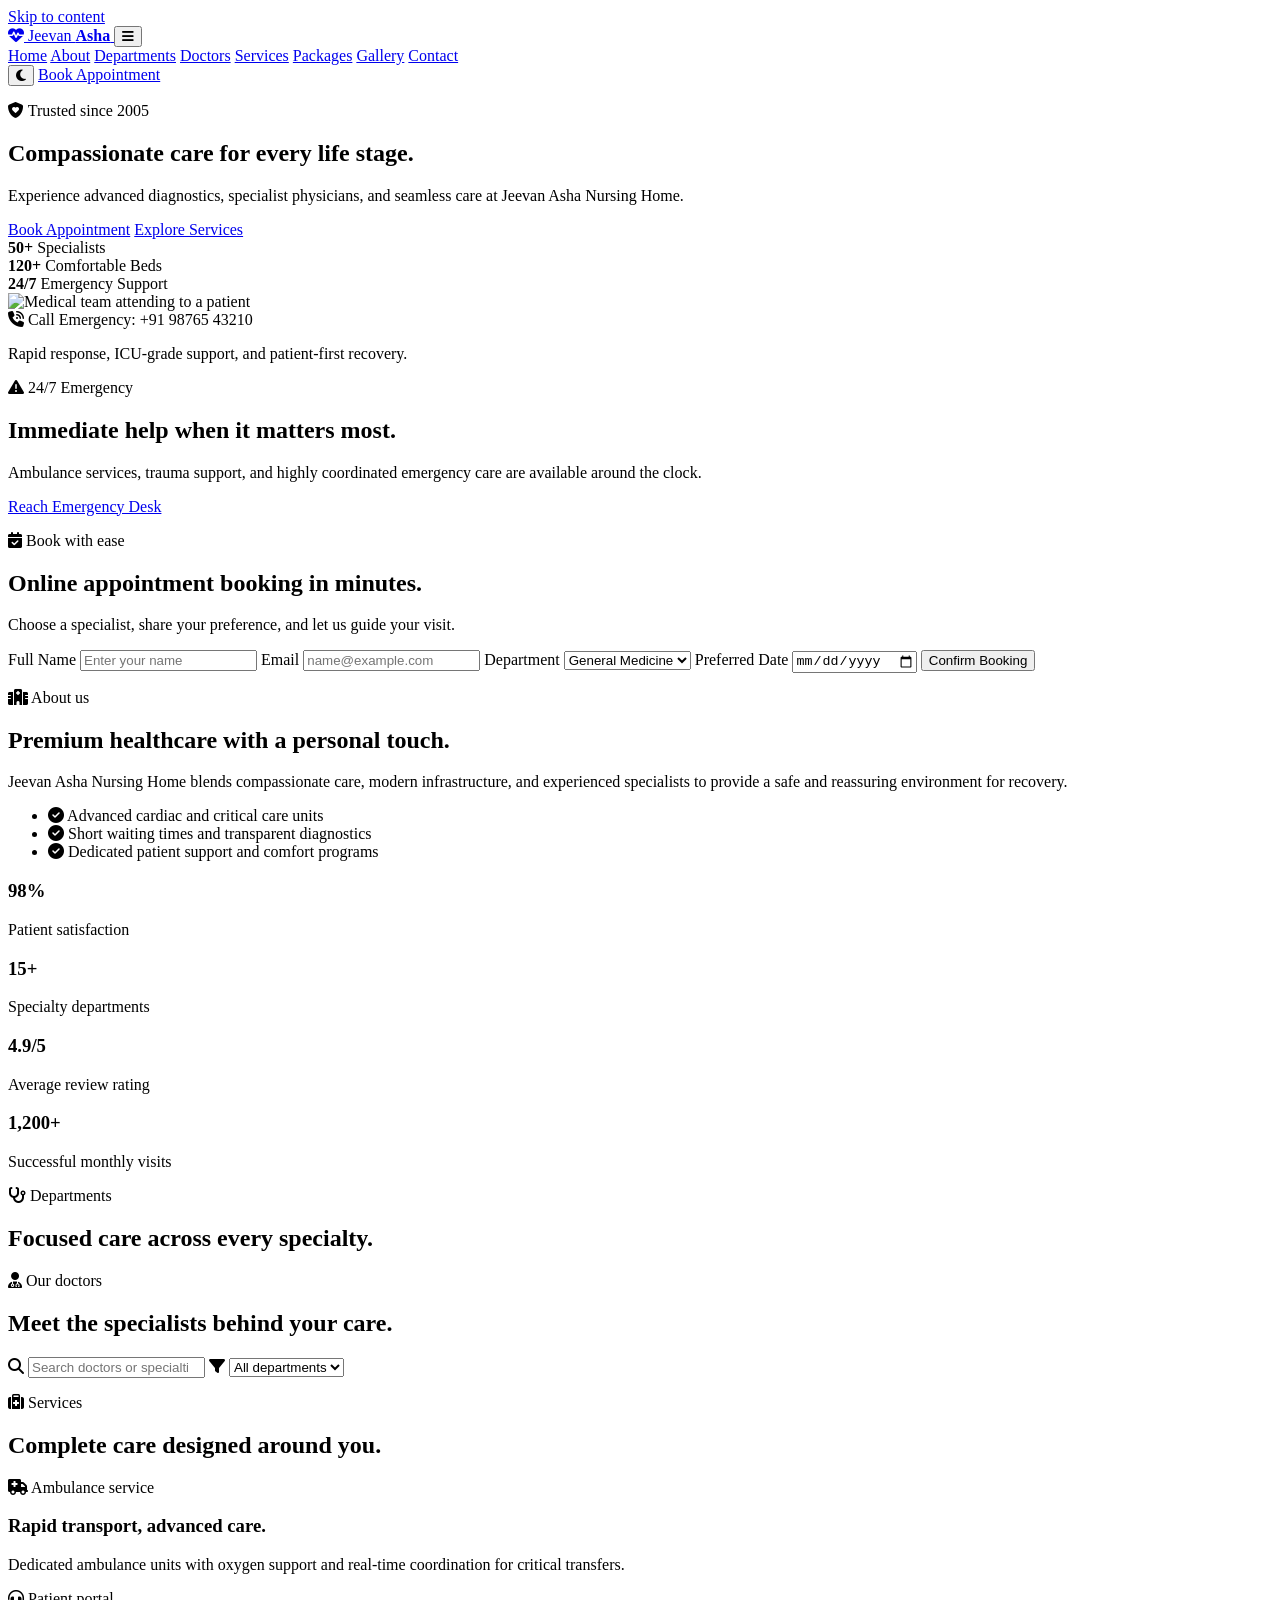
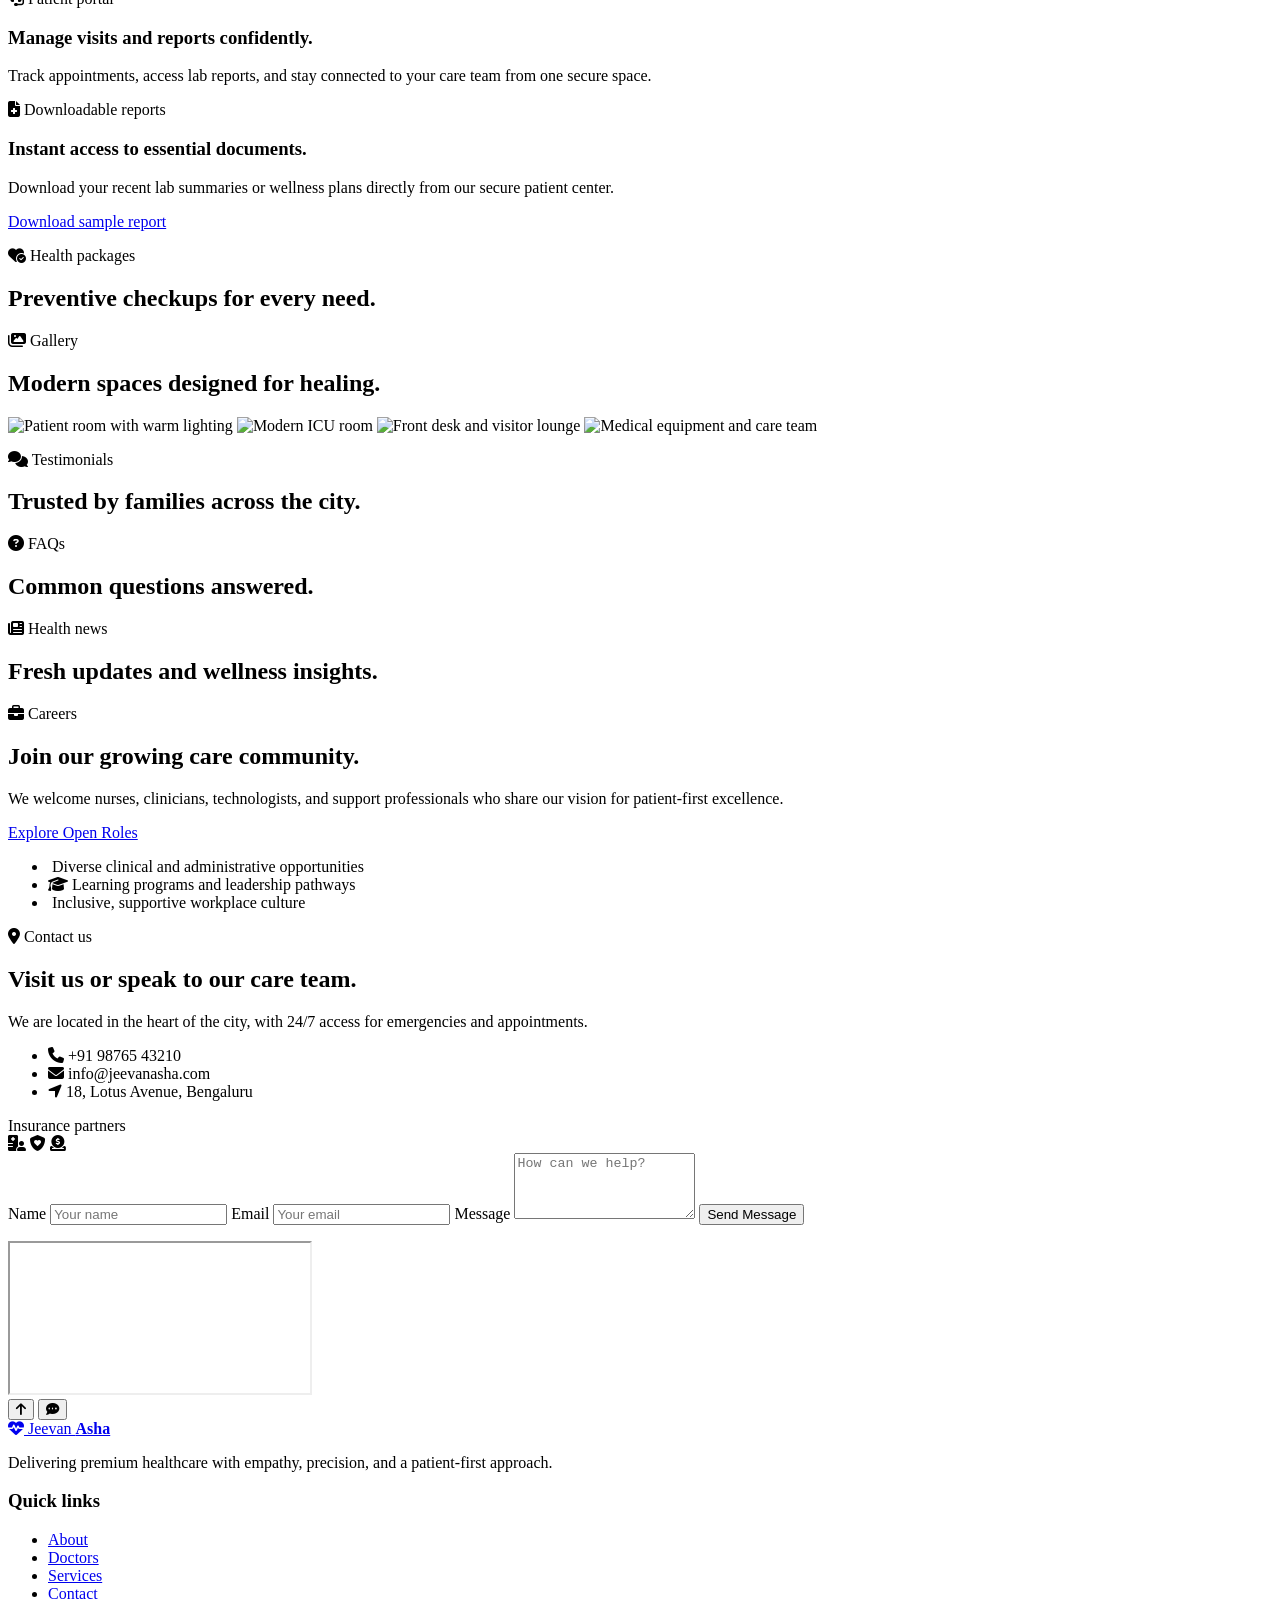
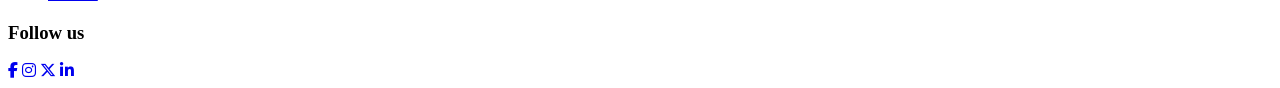
==== index.html @ db14a47a "Rename Jeevan-Asha to index.html" ====
<!DOCTYPE html>
<html lang="en">
  <head>
    <meta charset="UTF-8" />
    <meta name="viewport" content="width=device-width, initial-scale=1.0" />
    <meta
      name="description"
      content="Jeevan Asha Nursing Home offers premium healthcare, emergency care, specialist doctors, and seamless appointment booking."
    />
    <meta
      name="keywords"
      content="nursing home, healthcare, emergency services, doctors, appointments, medical care"
    />
    <meta name="theme-color" content="#0f6efd" />
    <title>Jeevan Asha Nursing Home | Premium Care, 24/7</title>
    <link rel="preconnect" href="https://fonts.googleapis.com" />
    <link rel="preconnect" href="https://fonts.gstatic.com" crossorigin />
    <link
      href="https://fonts.googleapis.com/css2?family=Poppins:wght@300;400;500;600;700;800&display=swap"
      rel="stylesheet"
    />
    <link
      rel="stylesheet"
      href="https://cdnjs.cloudflare.com/ajax/libs/font-awesome/6.6.0/css/all.min.css"
    />
    <link rel="stylesheet" href="style.css" />
  </head>
  <body>
    <a class="skip-link" href="#main-content">Skip to content</a>

    <header class="site-header">
      <div class="container nav-shell">
        <a href="#home" class="brand" aria-label="Jeevan Asha home">
          <span class="brand-icon"><i class="fa-solid fa-heart-pulse"></i></span>
          <span>Jeevan <strong>Asha</strong></span>
        </a>

        <button class="nav-toggle" id="navToggle" aria-label="Open menu" aria-expanded="false">
          <i class="fa-solid fa-bars"></i>
        </button>

        <nav class="site-nav" id="siteNav" aria-label="Primary navigation">
          <a href="#home">Home</a>
          <a href="#about">About</a>
          <a href="#departments">Departments</a>
          <a href="#doctors">Doctors</a>
          <a href="#services">Services</a>
          <a href="#packages">Packages</a>
          <a href="#gallery">Gallery</a>
          <a href="#contact">Contact</a>
        </nav>

        <div class="nav-actions">
          <button class="icon-btn" id="darkModeToggle" aria-label="Toggle dark mode">
            <i class="fa-solid fa-moon"></i>
          </button>
          <a class="btn btn-primary" href="#appointment">Book Appointment</a>
        </div>
      </div>
    </header>

    <main id="main-content">
      <section class="hero-section" id="home">
        <div class="container hero-grid">
          <div class="hero-copy reveal">
            <p class="eyebrow"><i class="fa-solid fa-shield-heart"></i> Trusted since 2005</p>
            <h1>Compassionate care for every life stage.</h1>
            <p class="hero-text">
              Experience advanced diagnostics, specialist physicians, and seamless care at Jeevan Asha Nursing Home.
            </p>
            <div class="hero-actions">
              <a class="btn btn-primary" href="#appointment">Book Appointment</a>
              <a class="btn btn-secondary" href="#services">Explore Services</a>
            </div>
            <div class="hero-highlights">
              <div>
                <strong>50+</strong>
                <span>Specialists</span>
              </div>
              <div>
                <strong>120+</strong>
                <span>Comfortable Beds</span>
              </div>
              <div>
                <strong>24/7</strong>
                <span>Emergency Support</span>
              </div>
            </div>
          </div>

          <div class="hero-card reveal">
            <img
              src="https://images.unsplash.com/photo-1576091160550-2173dba999ef?auto=format&fit=crop&w=900&q=80"
              alt="Medical team attending to a patient"
            />
            <div class="hero-card-body">
              <div class="emergency-pill">
                <i class="fa-solid fa-phone-volume"></i>
                <span>Call Emergency: +91 98765 43210</span>
              </div>
              <p>Rapid response, ICU-grade support, and patient-first recovery.</p>
            </div>
          </div>
        </div>
      </section>

      <section class="section emergency-banner reveal">
        <div class="container emergency-shell">
          <div>
            <p class="eyebrow"><i class="fa-solid fa-triangle-exclamation"></i> 24/7 Emergency</p>
            <h2>Immediate help when it matters most.</h2>
            <p>Ambulance services, trauma support, and highly coordinated emergency care are available around the clock.</p>
          </div>
          <a class="btn btn-light" href="#contact">Reach Emergency Desk</a>
        </div>
      </section>

      <section class="section" id="appointment">
        <div class="container appointment-grid">
          <div class="section-heading reveal">
            <p class="eyebrow"><i class="fa-solid fa-calendar-check"></i> Book with ease</p>
            <h2>Online appointment booking in minutes.</h2>
            <p>Choose a specialist, share your preference, and let us guide your visit.</p>
          </div>

          <form class="card form-card reveal" id="appointmentForm">
            <label>
              Full Name
              <input type="text" name="name" placeholder="Enter your name" required />
            </label>
            <label>
              Email
              <input type="email" name="email" placeholder="name@example.com" required />
            </label>
            <label>
              Department
              <select name="department">
                <option>General Medicine</option>
                <option>Cardiology</option>
                <option>Orthopaedics</option>
                <option>Pediatrics</option>
              </select>
            </label>
            <label>
              Preferred Date
              <input type="date" name="date" required />
            </label>
            <button class="btn btn-primary" type="submit">Confirm Booking</button>
            <p class="form-message" id="formMessage" aria-live="polite"></p>
          </form>
        </div>
      </section>

      <section class="section section-alt" id="about">
        <div class="container about-grid">
          <div class="reveal">
            <p class="eyebrow"><i class="fa-solid fa-hospital"></i> About us</p>
            <h2>Premium healthcare with a personal touch.</h2>
            <p>
              Jeevan Asha Nursing Home blends compassionate care, modern infrastructure, and experienced specialists to provide a safe and reassuring environment for recovery.
            </p>
            <ul class="feature-list">
              <li><i class="fa-solid fa-circle-check"></i> Advanced cardiac and critical care units</li>
              <li><i class="fa-solid fa-circle-check"></i> Short waiting times and transparent diagnostics</li>
              <li><i class="fa-solid fa-circle-check"></i> Dedicated patient support and comfort programs</li>
            </ul>
          </div>

          <div class="stats-grid reveal">
            <article class="card stat-card">
              <h3>98%</h3>
              <p>Patient satisfaction</p>
            </article>
            <article class="card stat-card">
              <h3>15+</h3>
              <p>Specialty departments</p>
            </article>
            <article class="card stat-card">
              <h3>4.9/5</h3>
              <p>Average review rating</p>
            </article>
            <article class="card stat-card">
              <h3>1,200+</h3>
              <p>Successful monthly visits</p>
            </article>
          </div>
        </div>
      </section>

      <section class="section" id="departments">
        <div class="container">
          <div class="section-heading reveal">
            <p class="eyebrow"><i class="fa-solid fa-stethoscope"></i> Departments</p>
            <h2>Focused care across every specialty.</h2>
          </div>
          <div class="card-grid" id="departmentsGrid"></div>
        </div>
      </section>

      <section class="section section-alt" id="doctors">
        <div class="container">
          <div class="section-heading reveal">
            <p class="eyebrow"><i class="fa-solid fa-user-doctor"></i> Our doctors</p>
            <h2>Meet the specialists behind your care.</h2>
          </div>
          <div class="toolbar reveal">
            <label class="search-field">
              <i class="fa-solid fa-magnifying-glass"></i>
              <input type="search" id="doctorSearch" placeholder="Search doctors or specialties" />
            </label>
            <label class="select-field">
              <i class="fa-solid fa-filter"></i>
              <select id="doctorFilter">
                <option value="all">All departments</option>
              </select>
            </label>
          </div>
          <div class="card-grid" id="doctorGrid"></div>
        </div>
      </section>

      <section class="section" id="services">
        <div class="container">
          <div class="section-heading reveal">
            <p class="eyebrow"><i class="fa-solid fa-suitcase-medical"></i> Services</p>
            <h2>Complete care designed around you.</h2>
          </div>
          <div class="card-grid" id="servicesGrid"></div>
        </div>
      </section>

      <section class="section section-alt">
        <div class="container services-highlight-grid">
          <article class="card reveal">
            <p class="eyebrow"><i class="fa-solid fa-ambulance"></i> Ambulance service</p>
            <h3>Rapid transport, advanced care.</h3>
            <p>Dedicated ambulance units with oxygen support and real-time coordination for critical transfers.</p>
          </article>
          <article class="card reveal">
            <p class="eyebrow"><i class="fa-solid fa-headset"></i> Patient portal</p>
            <h3>Manage visits and reports confidently.</h3>
            <p>Track appointments, access lab reports, and stay connected to your care team from one secure space.</p>
          </article>
          <article class="card reveal">
            <p class="eyebrow"><i class="fa-solid fa-file-medical"></i> Downloadable reports</p>
            <h3>Instant access to essential documents.</h3>
            <p>Download your recent lab summaries or wellness plans directly from our secure patient center.</p>
            <a class="text-link" href="assets/reports/annual-wellness.txt" download>Download sample report</a>
          </article>
        </div>
      </section>

      <section class="section" id="packages">
        <div class="container">
          <div class="section-heading reveal">
            <p class="eyebrow"><i class="fa-solid fa-heart-circle-check"></i> Health packages</p>
            <h2>Preventive checkups for every need.</h2>
          </div>
          <div class="card-grid" id="packagesGrid"></div>
        </div>
      </section>

      <section class="section section-alt" id="gallery">
        <div class="container">
          <div class="section-heading reveal">
            <p class="eyebrow"><i class="fa-solid fa-images"></i> Gallery</p>
            <h2>Modern spaces designed for healing.</h2>
          </div>
          <div class="gallery-grid">
            <img class="reveal" src="https://images.unsplash.com/photo-1584515933487-779824d29309?auto=format&fit=crop&w=800&q=80" alt="Patient room with warm lighting" />
            <img class="reveal" src="https://images.unsplash.com/photo-1538108149393-fbbd81895907?auto=format&fit=crop&w=800&q=80" alt="Modern ICU room" />
            <img class="reveal" src="https://images.unsplash.com/photo-1579684385127-1ef15d508118?auto=format&fit=crop&w=800&q=80" alt="Front desk and visitor lounge" />
            <img class="reveal" src="https://images.unsplash.com/photo-1551190822-a9333d879b1f?auto=format&fit=crop&w=800&q=80" alt="Medical equipment and care team" />
          </div>
        </div>
      </section>

      <section class="section" id="testimonials">
        <div class="container">
          <div class="section-heading reveal">
            <p class="eyebrow"><i class="fa-solid fa-comments"></i> Testimonials</p>
            <h2>Trusted by families across the city.</h2>
          </div>
          <div class="card-grid" id="testimonialsGrid"></div>
        </div>
      </section>

      <section class="section section-alt">
        <div class="container faq-news-grid">
          <article class="card reveal" id="faq">
            <div class="section-heading compact">
              <p class="eyebrow"><i class="fa-solid fa-circle-question"></i> FAQs</p>
              <h2>Common questions answered.</h2>
            </div>
            <div class="faq-list" id="faqList"></div>
          </article>

          <article class="card reveal" id="news">
            <div class="section-heading compact">
              <p class="eyebrow"><i class="fa-solid fa-newspaper"></i> Health news</p>
              <h2>Fresh updates and wellness insights.</h2>
            </div>
            <div class="news-list" id="newsList"></div>
          </article>
        </div>
      </section>

      <section class="section" id="careers">
        <div class="container careers-grid">
          <div class="reveal">
            <p class="eyebrow"><i class="fa-solid fa-briefcase"></i> Careers</p>
            <h2>Join our growing care community.</h2>
            <p>We welcome nurses, clinicians, technologists, and support professionals who share our vision for patient-first excellence.</p>
            <a class="btn btn-primary" href="#contact">Explore Open Roles</a>
          </div>
          <div class="card reveal">
            <ul class="feature-list">
              <li><i class="fa-solid fa-users-medical"></i> Diverse clinical and administrative opportunities</li>
              <li><i class="fa-solid fa-graduation-cap"></i> Learning programs and leadership pathways</li>
              <li><i class="fa-solid fa-sparkles"></i> Inclusive, supportive workplace culture</li>
            </ul>
          </div>
        </div>
      </section>

      <section class="section section-alt" id="contact">
        <div class="container contact-grid">
          <div class="reveal">
            <p class="eyebrow"><i class="fa-solid fa-location-dot"></i> Contact us</p>
            <h2>Visit us or speak to our care team.</h2>
            <p>We are located in the heart of the city, with 24/7 access for emergencies and appointments.</p>
            <ul class="contact-list">
              <li><i class="fa-solid fa-phone"></i> +91 98765 43210</li>
              <li><i class="fa-solid fa-envelope"></i> info@jeevanasha.com</li>
              <li><i class="fa-solid fa-location-arrow"></i> 18, Lotus Avenue, Bengaluru</li>
            </ul>
            <div class="partner-strip">
              <span>Insurance partners</span>
              <div>
                <i class="fa-solid fa-hospital-user"></i>
                <i class="fa-solid fa-shield-heart"></i>
                <i class="fa-solid fa-circle-dollar-to-slot"></i>
              </div>
            </div>
          </div>

          <form class="card form-card reveal" id="contactForm">
            <label>
              Name
              <input type="text" name="name" placeholder="Your name" required />
            </label>
            <label>
              Email
              <input type="email" name="email" placeholder="Your email" required />
            </label>
            <label>
              Message
              <textarea name="message" rows="4" placeholder="How can we help?"></textarea>
            </label>
            <button class="btn btn-primary" type="submit">Send Message</button>
            <p class="form-message" id="contactFormMessage" aria-live="polite"></p>
          </form>
        </div>
      </section>

      <section class="section map-section reveal">
        <div class="container">
          <iframe
            title="Map to Jeevan Asha Nursing Home"
            src="https://www.google.com/maps?q=Bengaluru&output=embed"
            loading="lazy"
            referrerpolicy="no-referrer-when-downgrade"
          ></iframe>
        </div>
      </section>
    </main>

    <button class="back-to-top" id="backToTop" aria-label="Back to top">
      <i class="fa-solid fa-arrow-up"></i>
    </button>

    <button class="chat-bubble" id="chatBubble" aria-label="Open live chat">
      <i class="fa-solid fa-comment-dots"></i>
    </button>

    <footer class="site-footer">
      <div class="container footer-grid">
        <div>
          <a href="#home" class="brand footer-brand">
            <span class="brand-icon"><i class="fa-solid fa-heart-pulse"></i></span>
            <span>Jeevan <strong>Asha</strong></span>
          </a>
          <p>Delivering premium healthcare with empathy, precision, and a patient-first approach.</p>
        </div>
        <div>
          <h3>Quick links</h3>
          <ul>
            <li><a href="#about">About</a></li>
            <li><a href="#doctors">Doctors</a></li>
            <li><a href="#services">Services</a></li>
            <li><a href="#contact">Contact</a></li>
          </ul>
        </div>
        <div>
          <h3>Follow us</h3>
          <div class="social-links">
            <a href="#" aria-label="Facebook"><i class="fab fa-facebook-f"></i></a>
            <a href="#" aria-label="Instagram"><i class="fab fa-instagram"></i></a>
            <a href="#" aria-label="X"><i class="fab fa-x-twitter"></i></a>
            <a href="#" aria-label="LinkedIn"><i class="fab fa-linkedin-in"></i></a>
          </div>
        </div>
      </div>
    </footer>

    <script src="script.js"></script>
  </body>
</html>
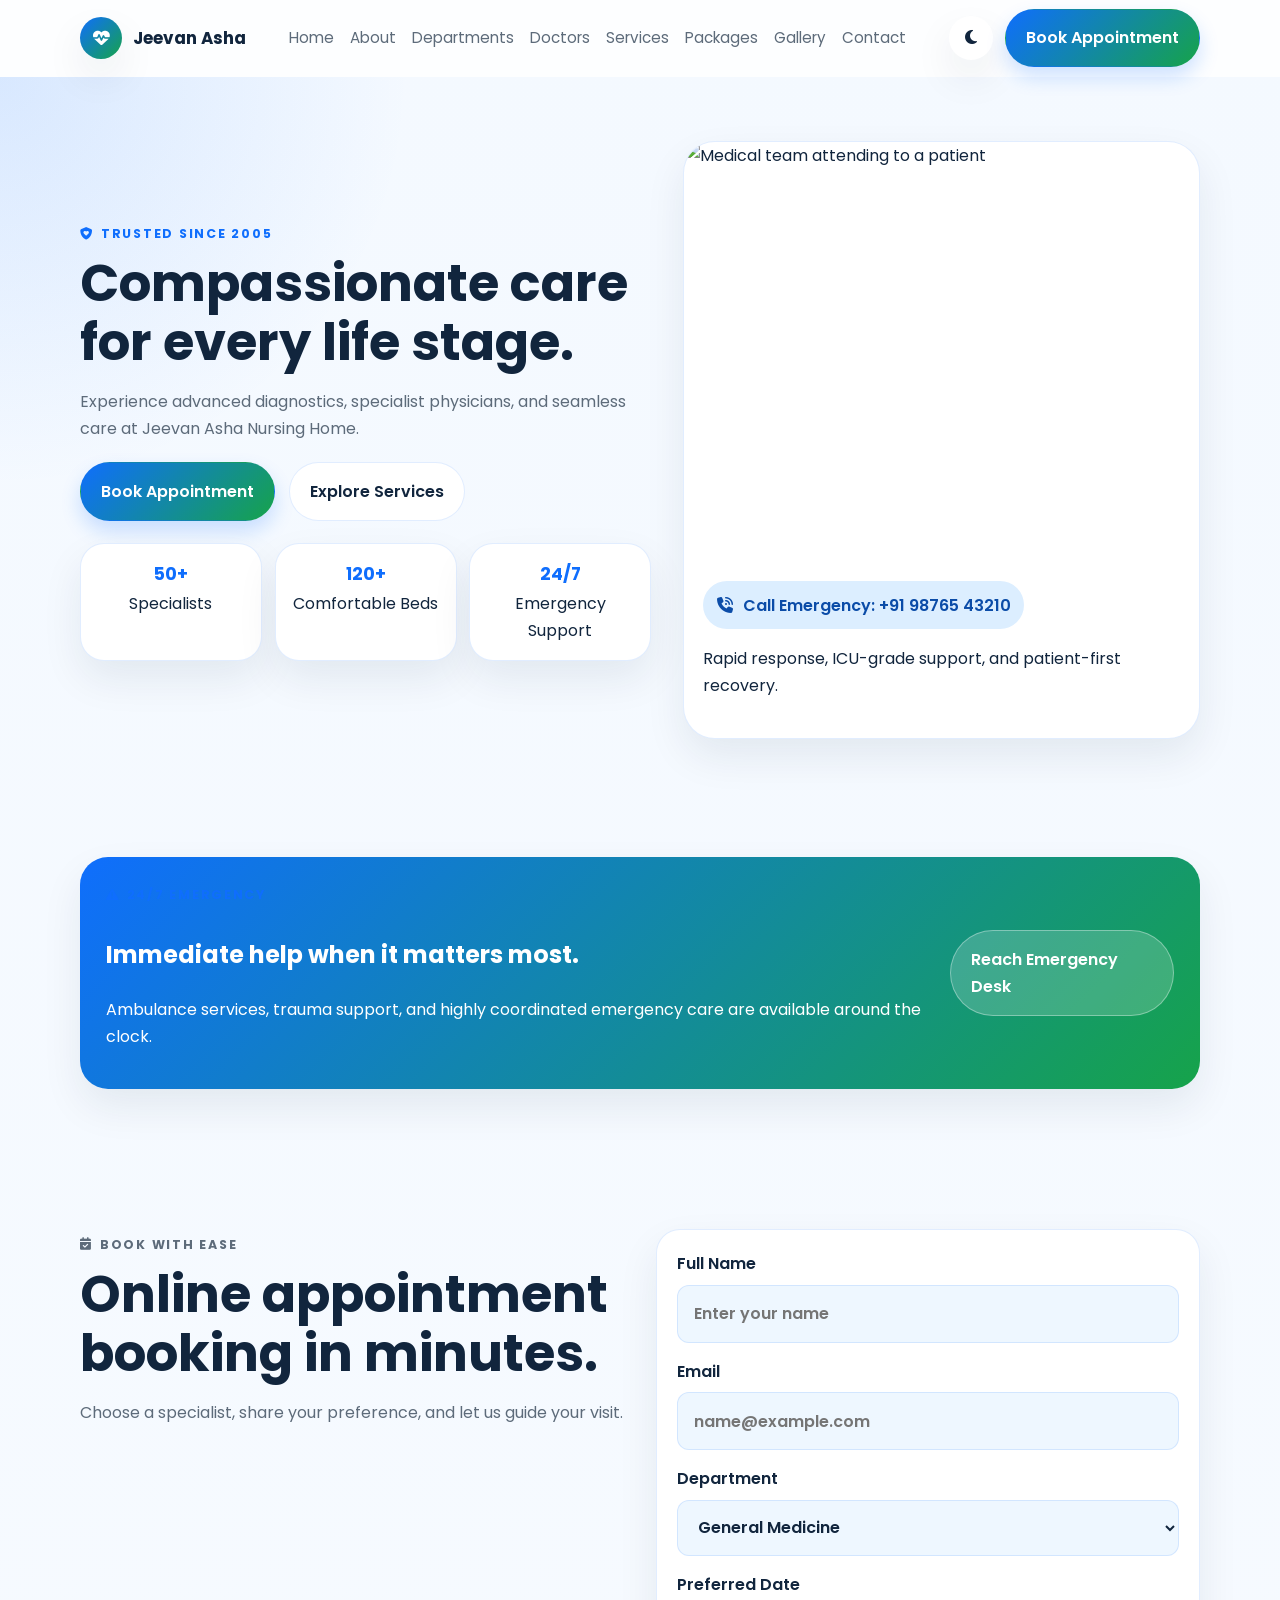
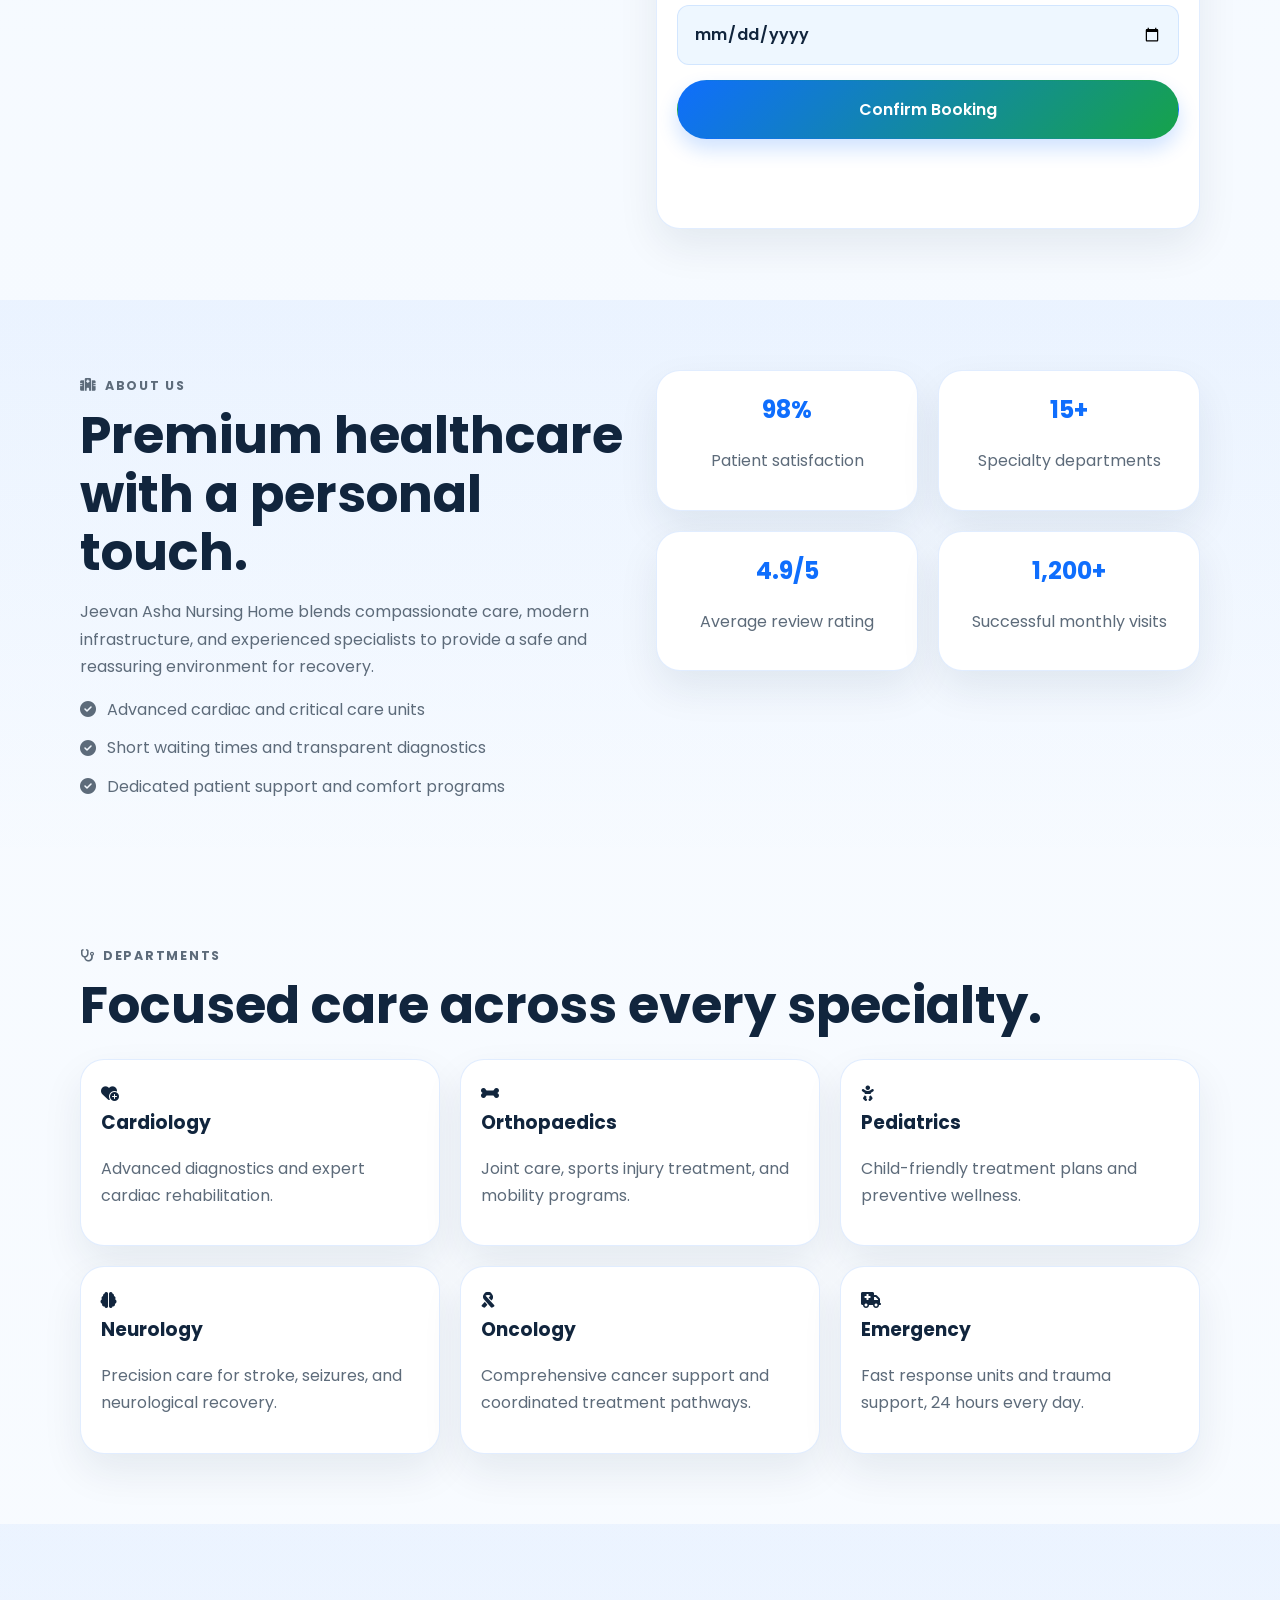
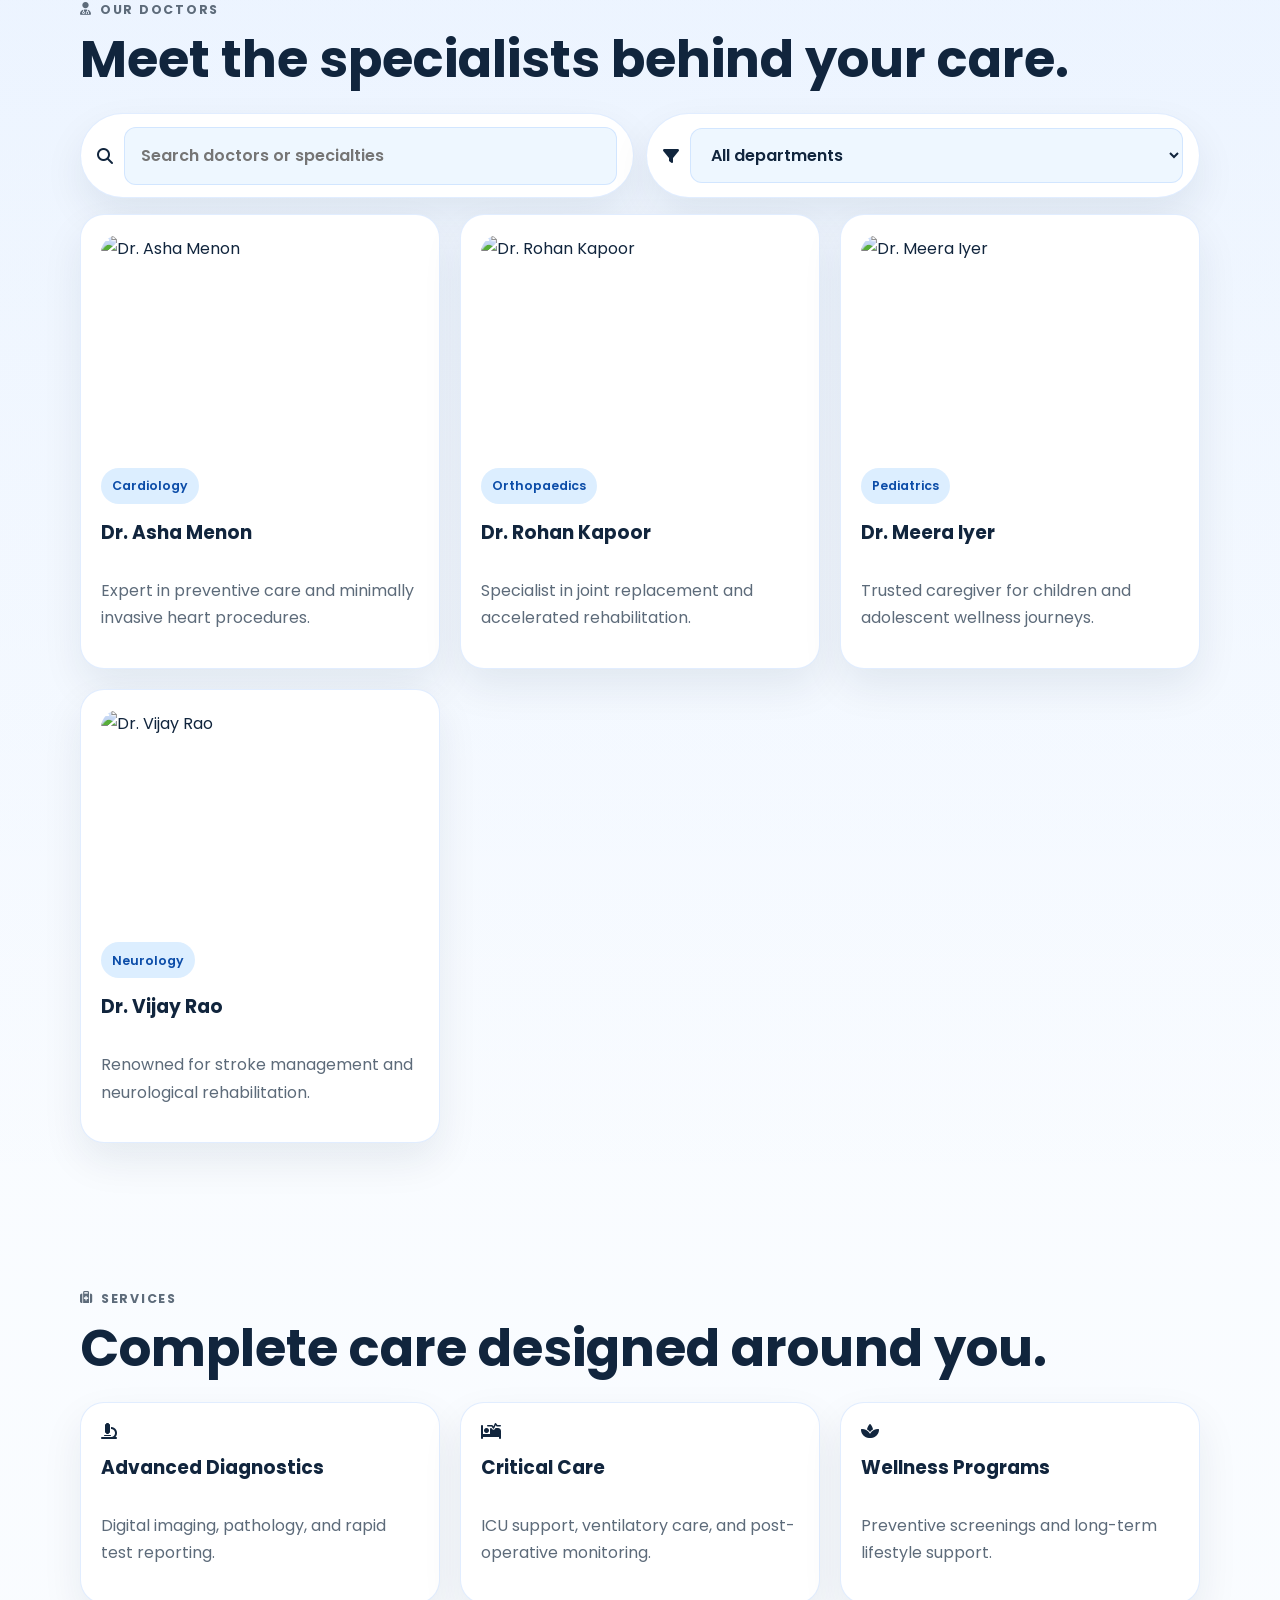
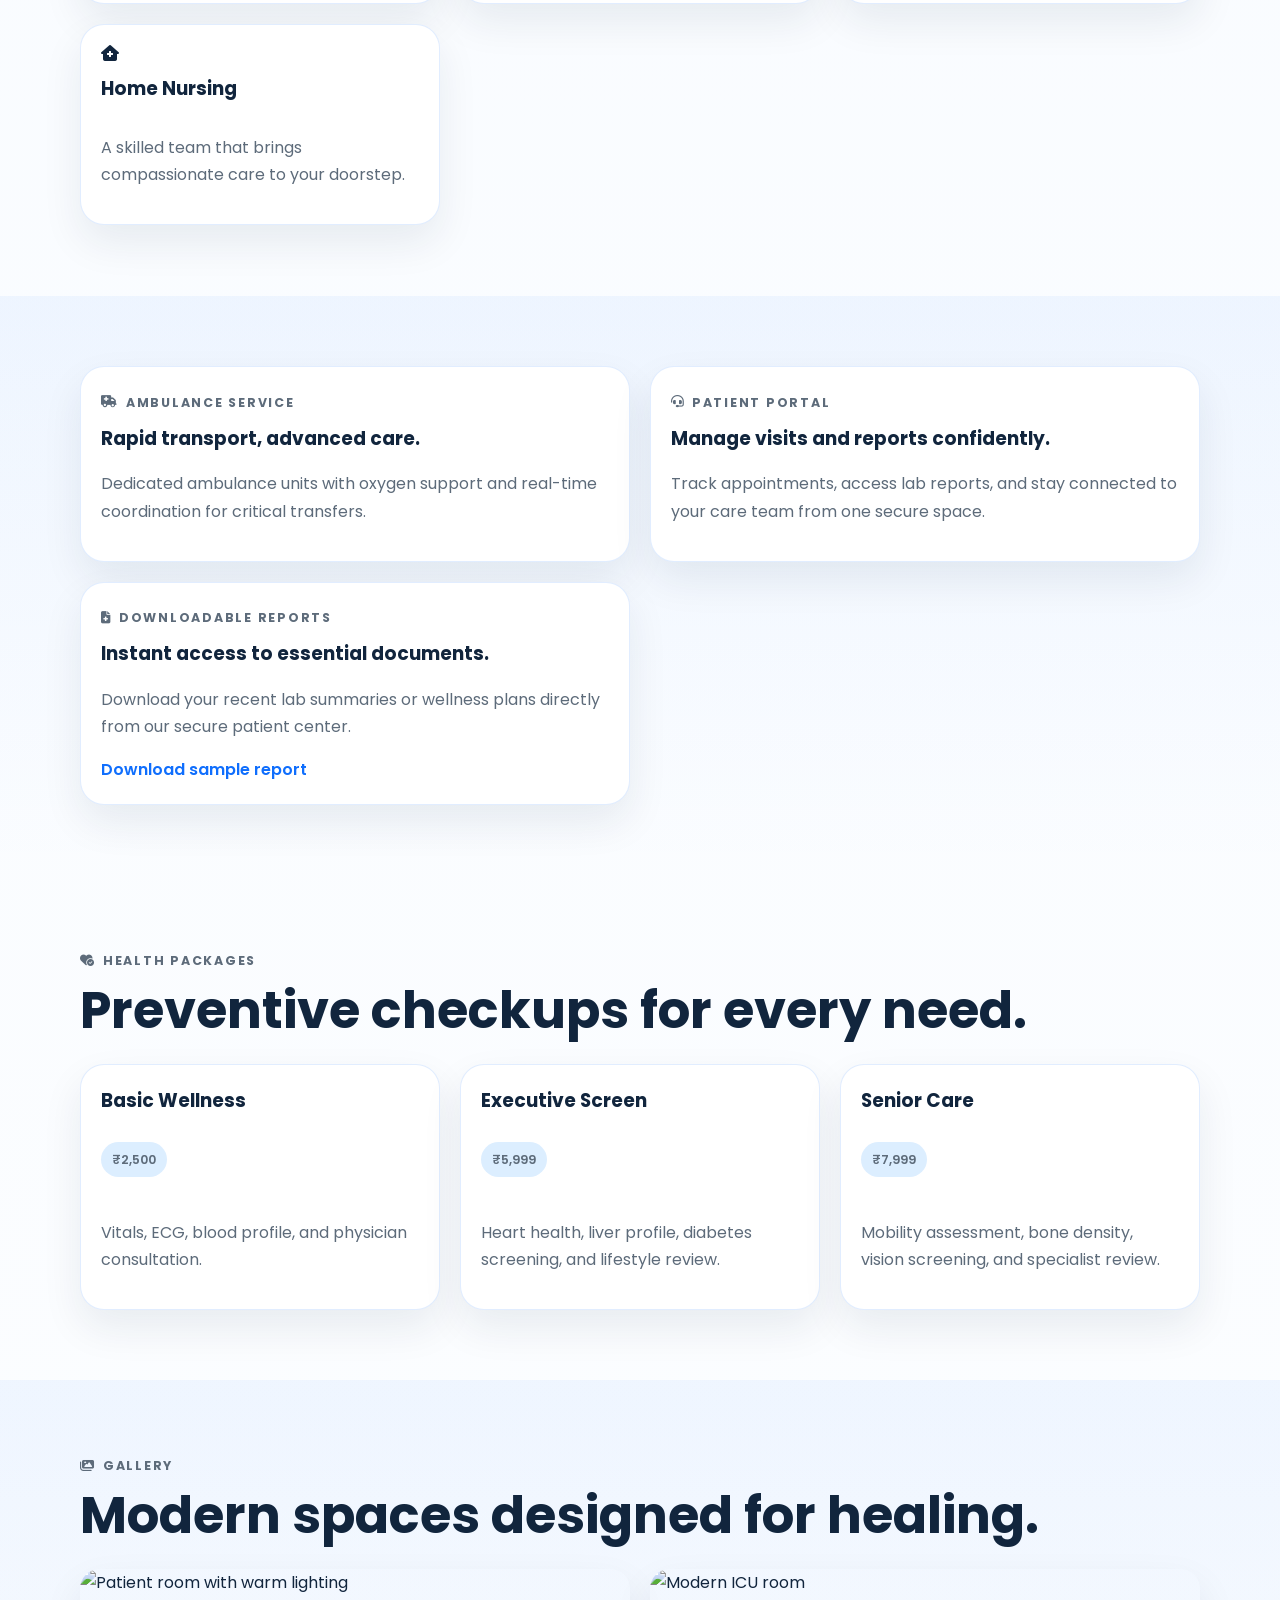
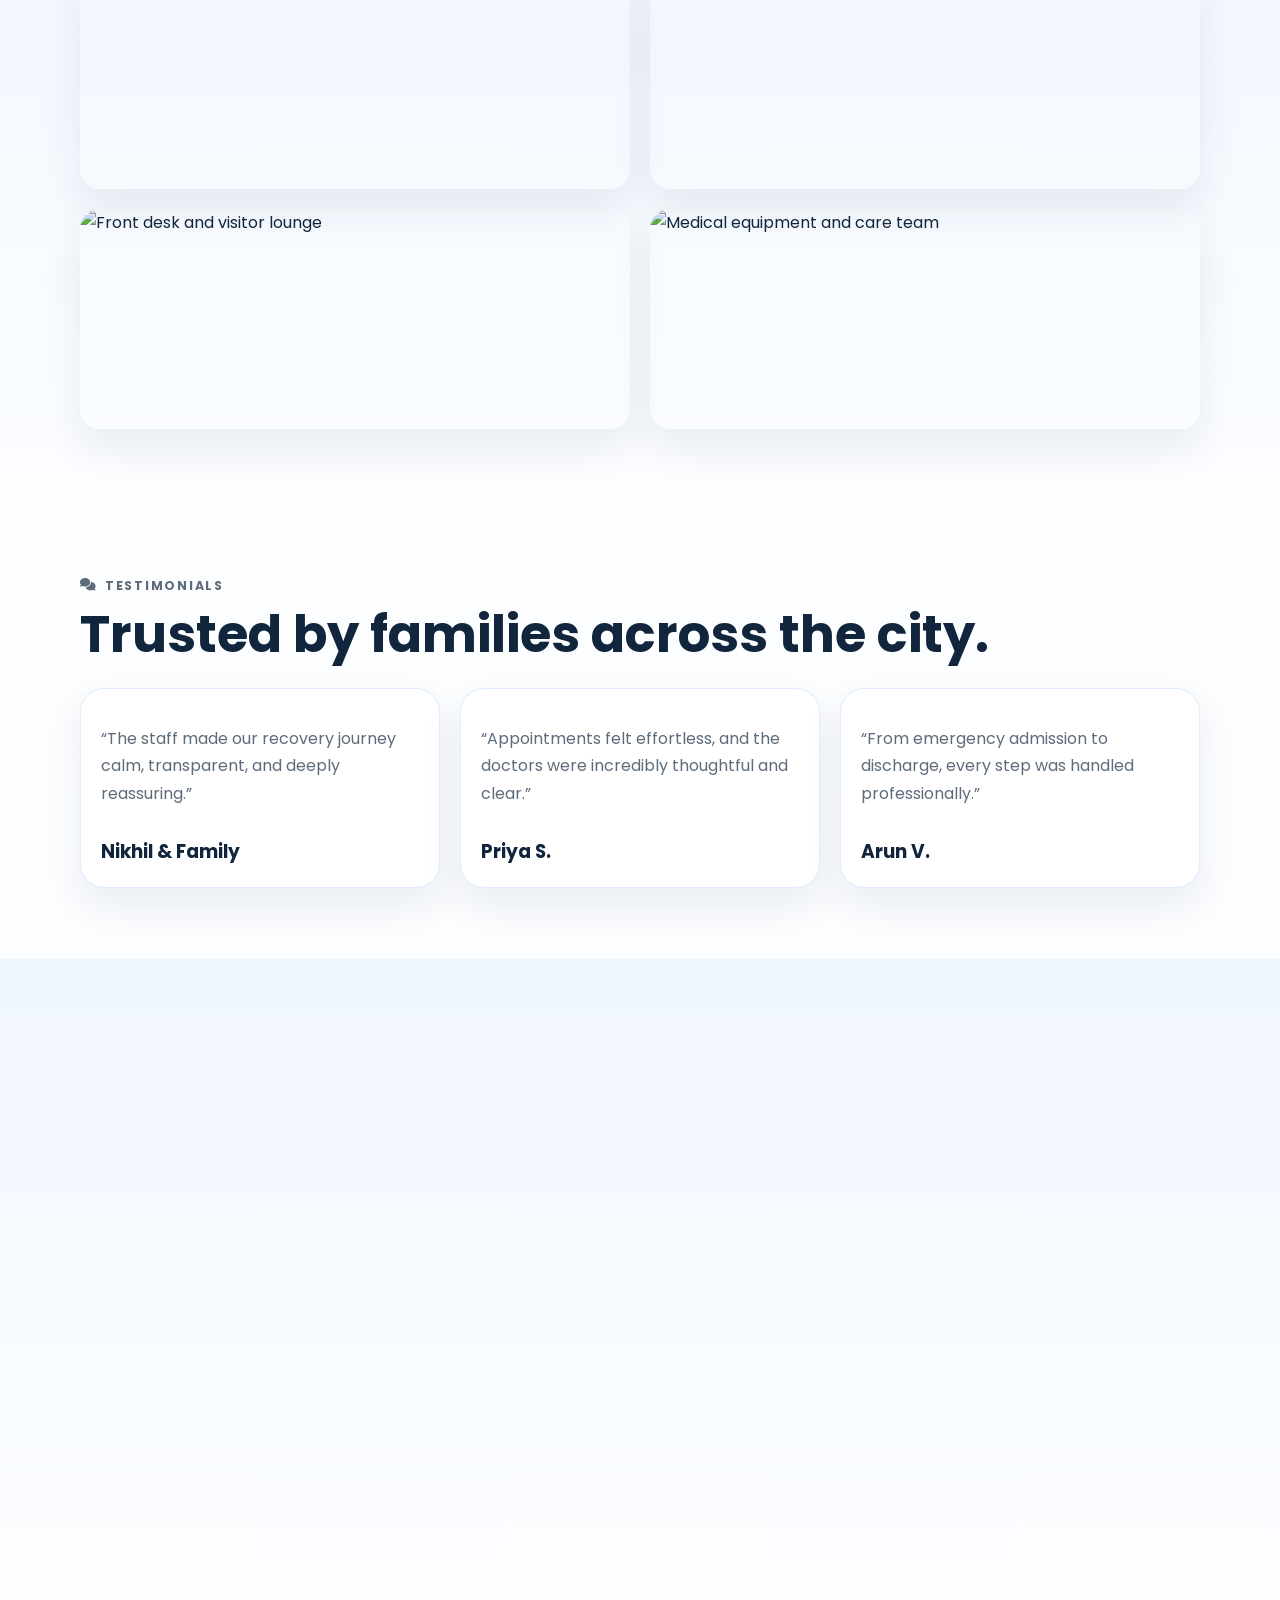
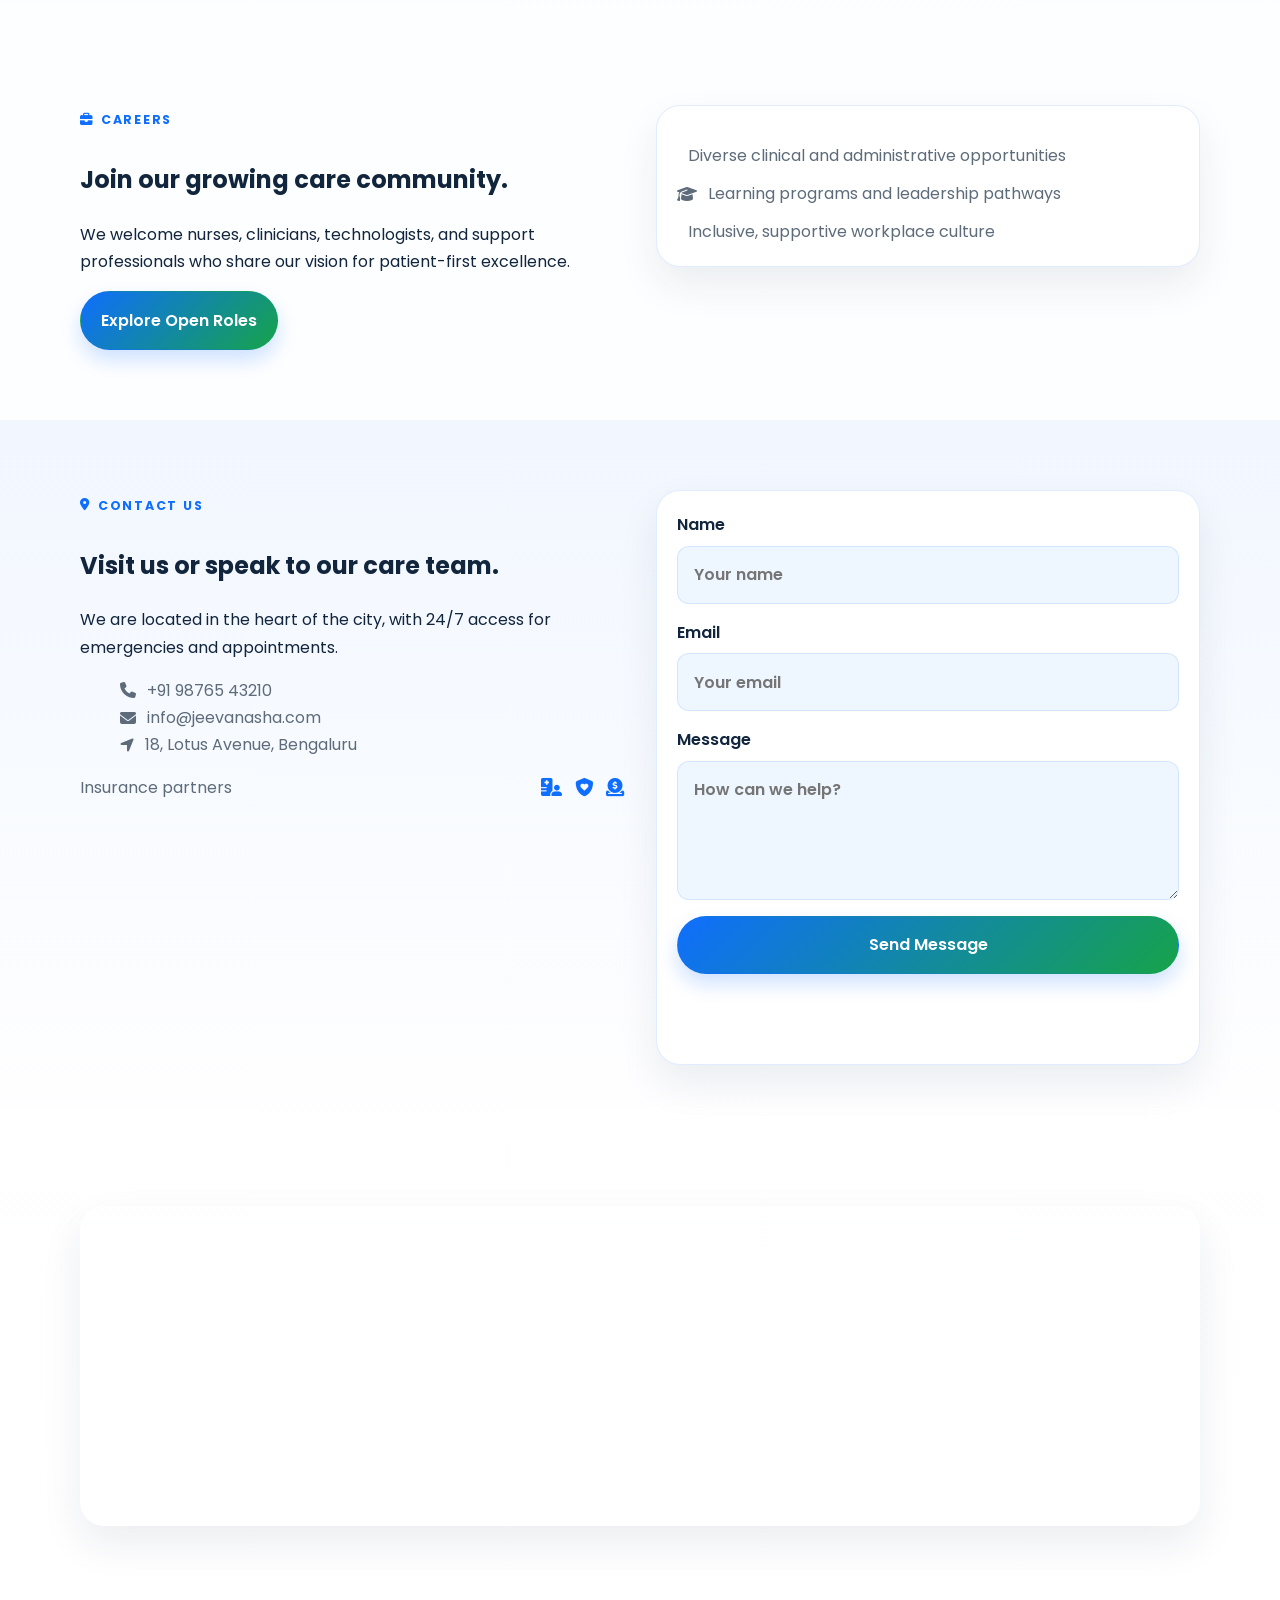
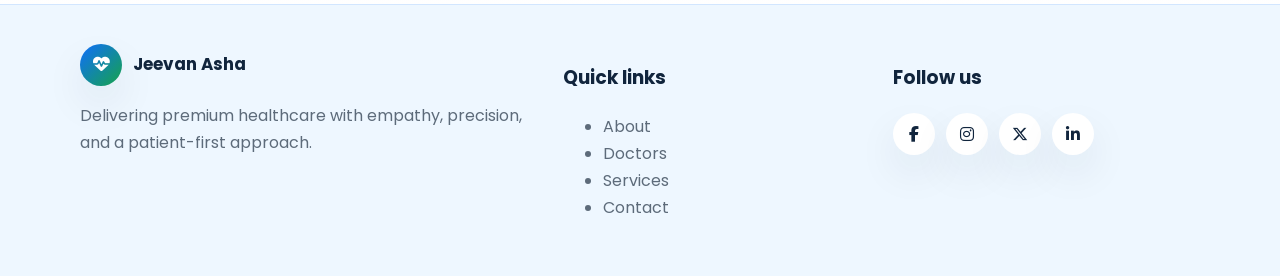
==== commit ae1ba944: "Update index.html" ====
--- a/index.html
+++ b/index.html
@@ -12,7 +12,7 @@
       content="nursing home, healthcare, emergency services, doctors, appointments, medical care"
     />
     <meta name="theme-color" content="#0f6efd" />
-    <title>Jeevan Asha Nursing Home | Premium Care, 24/7</title>
+    <title> Jeevan Asha Nursing Home And Diagnostic Centre </title>
     <link rel="preconnect" href="https://fonts.googleapis.com" />
     <link rel="preconnect" href="https://fonts.gstatic.com" crossorigin />
     <link
--- a/style.css
+++ b/style.css
@@ -0,0 +1,684 @@
+:root {
+  --primary: #0f6efd;
+  --primary-dark: #0b4ca8;
+  --secondary: #16a34a;
+  --accent: #dceeff;
+  --bg: #f4f9ff;
+  --surface: #ffffff;
+  --surface-alt: #eef7ff;
+  --text: #11253d;
+  --muted: #5d6b7a;
+  --border: rgba(15, 110, 253, 0.12);
+  --shadow: 0 18px 40px rgba(17, 37, 61, 0.08);
+  --radius: 24px;
+}
+
+body.dark {
+  --primary: #69b4ff;
+  --primary-dark: #8ec9ff;
+  --secondary: #3ddc84;
+  --accent: #17304a;
+  --bg: #07111f;
+  --surface: #102132;
+  --surface-alt: #14263d;
+  --text: #e7f0ff;
+  --muted: #9eb1c8;
+  --border: rgba(255, 255, 255, 0.1);
+  --shadow: 0 16px 36px rgba(0, 0, 0, 0.35);
+}
+
+* {
+  box-sizing: border-box;
+}
+
+html {
+  scroll-behavior: smooth;
+}
+
+body {
+  margin: 0;
+  font-family: 'Poppins', sans-serif;
+  background: linear-gradient(180deg, var(--bg) 0%, #ffffff 100%);
+  color: var(--text);
+  line-height: 1.7;
+  transition: background 0.25s ease, color 0.25s ease;
+}
+
+img {
+  max-width: 100%;
+  display: block;
+}
+
+a {
+  color: inherit;
+  text-decoration: none;
+}
+
+button,
+input,
+select,
+textarea {
+  font: inherit;
+}
+
+.skip-link {
+  position: absolute;
+  left: -999px;
+  top: auto;
+}
+
+.skip-link:focus {
+  left: 1rem;
+  top: 1rem;
+  z-index: 999;
+  background: var(--surface);
+  padding: 0.75rem 1rem;
+  border-radius: 999px;
+}
+
+.container {
+  width: min(1120px, calc(100% - 2rem));
+  margin: 0 auto;
+}
+
+.site-header {
+  position: sticky;
+  top: 0;
+  z-index: 100;
+  background: rgba(255, 255, 255, 0.78);
+  backdrop-filter: blur(12px);
+  border-bottom: 1px solid rgba(255, 255, 255, 0.16);
+}
+
+body.dark .site-header {
+  background: rgba(7, 17, 31, 0.78);
+}
+
+.nav-shell {
+  display: flex;
+  align-items: center;
+  justify-content: space-between;
+  min-height: 76px;
+  gap: 1rem;
+}
+
+.brand {
+  display: inline-flex;
+  align-items: center;
+  gap: 0.7rem;
+  font-weight: 700;
+  font-size: 1.05rem;
+}
+
+.brand-icon {
+  display: inline-grid;
+  place-items: center;
+  width: 42px;
+  height: 42px;
+  border-radius: 50%;
+  background: linear-gradient(135deg, var(--primary), var(--secondary));
+  color: #fff;
+  box-shadow: var(--shadow);
+}
+
+.site-nav {
+  display: flex;
+  gap: 1rem;
+  font-size: 0.95rem;
+  color: var(--muted);
+}
+
+.site-nav a:hover,
+.site-nav a:focus-visible {
+  color: var(--primary);
+}
+
+.nav-actions {
+  display: flex;
+  align-items: center;
+  gap: 0.75rem;
+}
+
+.icon-btn,
+.nav-toggle {
+  border: 0;
+  background: var(--surface);
+  color: var(--text);
+  width: 44px;
+  height: 44px;
+  border-radius: 50%;
+  box-shadow: var(--shadow);
+  cursor: pointer;
+}
+
+.btn {
+  display: inline-flex;
+  align-items: center;
+  justify-content: center;
+  gap: 0.5rem;
+  padding: 0.92rem 1.25rem;
+  border-radius: 999px;
+  font-weight: 600;
+  border: 1px solid transparent;
+  transition: transform 0.2s ease, box-shadow 0.2s ease, background 0.2s ease;
+}
+
+.btn:hover,
+.btn:focus-visible {
+  transform: translateY(-2px);
+}
+
+.btn-primary {
+  background: linear-gradient(135deg, var(--primary), var(--secondary));
+  color: white;
+  box-shadow: 0 10px 20px rgba(15, 110, 253, 0.2);
+}
+
+.btn-secondary {
+  background: var(--surface);
+  color: var(--text);
+  border-color: var(--border);
+}
+
+.btn-light {
+  background: rgba(255,255,255,0.18);
+  color: white;
+  border-color: rgba(255,255,255,0.35);
+}
+
+.hero-section {
+  padding: 4rem 0 3rem;
+  background: radial-gradient(circle at top left, rgba(15,110,253,0.12), transparent 28%);
+}
+
+.hero-grid {
+  display: grid;
+  gap: 2rem;
+  align-items: center;
+}
+
+.eyebrow {
+  display: inline-flex;
+  align-items: center;
+  gap: 0.45rem;
+  color: var(--primary);
+  font-weight: 700;
+  margin: 0 0 0.6rem;
+  text-transform: uppercase;
+  letter-spacing: 0.14em;
+  font-size: 0.78rem;
+}
+
+.hero-copy h1,
+.section-heading h2,
+.about-grid h2 {
+  font-size: clamp(2rem, 4vw, 3.3rem);
+  line-height: 1.15;
+  margin: 0 0 1rem;
+}
+
+.hero-text,
+.section-heading p,
+.about-grid p,
+.card p,
+.contact-list li,
+.site-footer p,
+.site-footer li {
+  color: var(--muted);
+}
+
+.hero-actions {
+  display: flex;
+  flex-wrap: wrap;
+  gap: 0.9rem;
+  margin-top: 1.25rem;
+}
+
+.hero-highlights {
+  display: grid;
+  grid-template-columns: repeat(3, minmax(0, 1fr));
+  gap: 0.8rem;
+  margin-top: 1.4rem;
+}
+
+.hero-highlights > div,
+.stat-card,
+.card {
+  background: var(--surface);
+  border: 1px solid var(--border);
+  border-radius: var(--radius);
+  box-shadow: var(--shadow);
+}
+
+.hero-highlights > div {
+  padding: 1rem;
+  text-align: center;
+}
+
+.hero-highlights strong {
+  display: block;
+  color: var(--primary);
+  font-size: 1.1rem;
+}
+
+.hero-card {
+  position: relative;
+  overflow: hidden;
+  border-radius: 32px;
+  background: var(--surface);
+  box-shadow: var(--shadow);
+  border: 1px solid var(--border);
+}
+
+.hero-card img {
+  width: 100%;
+  height: 420px;
+  object-fit: cover;
+}
+
+.hero-card-body {
+  padding: 1.2rem 1.2rem 1.4rem;
+}
+
+.emergency-pill {
+  display: inline-flex;
+  gap: 0.6rem;
+  align-items: center;
+  padding: 0.65rem 0.85rem;
+  border-radius: 999px;
+  background: var(--accent);
+  color: var(--primary-dark);
+  font-weight: 600;
+}
+
+.section {
+  padding: 4.4rem 0;
+}
+
+.section-alt {
+  background: linear-gradient(180deg, rgba(15,110,253,0.05), transparent 100%);
+}
+
+.emergency-shell {
+  display: flex;
+  justify-content: space-between;
+  align-items: center;
+  gap: 1rem;
+  padding: 1.4rem 1.6rem;
+  border-radius: 28px;
+  color: white;
+  background: linear-gradient(135deg, var(--primary), var(--secondary));
+  box-shadow: var(--shadow);
+}
+
+.appointment-grid,
+.about-grid,
+.contact-grid,
+.careers-grid {
+  display: grid;
+  gap: 2rem;
+}
+
+.card-grid,
+.stats-grid,
+.services-highlight-grid,
+.faq-news-grid,
+.gallery-grid {
+  display: grid;
+  gap: 1.25rem;
+}
+
+.section-heading {
+  margin-bottom: 1.5rem;
+}
+
+.section-heading.compact {
+  margin-bottom: 1rem;
+}
+
+.card {
+  padding: 1.25rem;
+}
+
+.form-card {
+  display: grid;
+  gap: 0.95rem;
+}
+
+label {
+  display: grid;
+  gap: 0.45rem;
+  font-weight: 600;
+  color: var(--text);
+}
+
+input,
+select,
+textarea {
+  width: 100%;
+  padding: 0.9rem 1rem;
+  border-radius: 12px;
+  border: 1px solid var(--border);
+  background: var(--surface-alt);
+  color: var(--text);
+}
+
+textarea {
+  resize: vertical;
+}
+
+.form-message {
+  min-height: 1.4rem;
+  color: var(--secondary);
+  font-weight: 600;
+}
+
+.feature-list {
+  list-style: none;
+  padding: 0;
+  margin: 1rem 0 0;
+  display: grid;
+  gap: 0.7rem;
+}
+
+.feature-list li,
+.contact-list li {
+  display: flex;
+  gap: 0.7rem;
+  align-items: center;
+  color: var(--muted);
+}
+
+.stats-grid {
+  grid-template-columns: repeat(2, minmax(0, 1fr));
+}
+
+.stat-card {
+  padding: 1.2rem;
+  text-align: center;
+}
+
+.stat-card h3 {
+  margin: 0 0 0.35rem;
+  color: var(--primary);
+  font-size: 1.5rem;
+}
+
+.toolbar {
+  display: flex;
+  flex-wrap: wrap;
+  gap: 0.7rem;
+  margin-bottom: 1rem;
+}
+
+.search-field,
+.select-field {
+  flex: 1;
+  min-width: 220px;
+  display: flex;
+  align-items: center;
+  gap: 0.7rem;
+  padding: 0.8rem 1rem;
+  border-radius: 999px;
+  border: 1px solid var(--border);
+  background: var(--surface);
+  box-shadow: var(--shadow);
+}
+
+.doctor-card,
+.service-card,
+.package-card,
+.testimonial-card,
+.news-item {
+  display: flex;
+  flex-direction: column;
+  gap: 0.8rem;
+}
+
+.doctor-card img {
+  height: 220px;
+  width: 100%;
+  object-fit: cover;
+  border-radius: 18px;
+}
+
+.card h3,
+.card h4 {
+  margin: 0;
+}
+
+.badge {
+  display: inline-flex;
+  align-self: flex-start;
+  padding: 0.45rem 0.7rem;
+  border-radius: 999px;
+  font-size: 0.78rem;
+  background: var(--accent);
+  color: var(--primary-dark);
+  font-weight: 600;
+}
+
+.text-link {
+  color: var(--primary);
+  font-weight: 600;
+}
+
+.gallery-grid img {
+  width: 100%;
+  height: 220px;
+  object-fit: cover;
+  border-radius: 20px;
+  box-shadow: var(--shadow);
+}
+
+.faq-item {
+  padding: 0.85rem 0;
+  border-bottom: 1px solid var(--border);
+}
+
+.faq-question {
+  width: 100%;
+  display: flex;
+  justify-content: space-between;
+  align-items: center;
+  background: none;
+  border: 0;
+  padding: 0;
+  font: inherit;
+  font-weight: 600;
+  color: var(--text);
+  cursor: pointer;
+  text-align: left;
+}
+
+.faq-answer {
+  max-height: 0;
+  overflow: hidden;
+  transition: max-height 0.25s ease;
+  color: var(--muted);
+}
+
+.faq-item.active .faq-answer {
+  max-height: 120px;
+  margin-top: 0.75rem;
+}
+
+.news-item {
+  padding-bottom: 0.9rem;
+  border-bottom: 1px solid var(--border);
+}
+
+.partner-strip {
+  display: flex;
+  justify-content: space-between;
+  align-items: center;
+  gap: 0.7rem;
+  margin-top: 1rem;
+  color: var(--muted);
+}
+
+.partner-strip div {
+  display: flex;
+  gap: 0.8rem;
+  font-size: 1.15rem;
+  color: var(--primary);
+}
+
+.map-section iframe {
+  width: 100%;
+  height: 320px;
+  border: 0;
+  border-radius: 24px;
+  box-shadow: var(--shadow);
+}
+
+.back-to-top,
+.chat-bubble {
+  position: fixed;
+  right: 1rem;
+  border: 0;
+  color: white;
+  border-radius: 50%;
+  width: 52px;
+  height: 52px;
+  cursor: pointer;
+  box-shadow: var(--shadow);
+  background: linear-gradient(135deg, var(--primary), var(--secondary));
+  display: none;
+  align-items: center;
+  justify-content: center;
+  z-index: 120;
+}
+
+.chat-bubble {
+  bottom: 5rem;
+}
+
+.back-to-top {
+  bottom: 1rem;
+}
+
+.site-footer {
+  padding: 2.4rem 0;
+  background: var(--surface-alt);
+  border-top: 1px solid var(--border);
+}
+
+.footer-grid {
+  display: grid;
+  gap: 1.4rem;
+}
+
+.social-links {
+  display: flex;
+  gap: 0.7rem;
+}
+
+.social-links a {
+  display: inline-grid;
+  place-items: center;
+  width: 42px;
+  height: 42px;
+  border-radius: 50%;
+  background: var(--surface);
+  box-shadow: var(--shadow);
+}
+
+.reveal {
+  opacity: 0;
+  transform: translateY(24px);
+  transition: opacity 0.6s ease, transform 0.6s ease;
+}
+
+.reveal.visible {
+  opacity: 1;
+  transform: translateY(0);
+}
+
+@media (max-width: 860px) {
+  .site-nav {
+    position: absolute;
+    top: 76px;
+    left: 1rem;
+    right: 1rem;
+    flex-direction: column;
+    background: var(--surface);
+    padding: 1rem;
+    border-radius: 20px;
+    border: 1px solid var(--border);
+    box-shadow: var(--shadow);
+    display: none;
+  }
+
+  .site-nav.open {
+    display: flex;
+  }
+
+  .nav-toggle {
+    display: inline-flex;
+    align-items: center;
+    justify-content: center;
+  }
+
+  .nav-actions .btn-primary {
+    display: none;
+  }
+}
+
+@media (min-width: 861px) {
+  .nav-toggle {
+    display: none;
+  }
+
+  .hero-grid {
+    grid-template-columns: 1.05fr 0.95fr;
+  }
+
+  .appointment-grid,
+  .about-grid,
+  .contact-grid,
+  .careers-grid {
+    grid-template-columns: 1fr 1fr;
+    align-items: start;
+  }
+
+  .card-grid {
+    grid-template-columns: repeat(3, minmax(0, 1fr));
+  }
+
+  .services-highlight-grid,
+  .faq-news-grid {
+    grid-template-columns: repeat(2, minmax(0, 1fr));
+  }
+
+  .gallery-grid {
+    grid-template-columns: repeat(2, minmax(0, 1fr));
+  }
+
+  .footer-grid {
+    grid-template-columns: 1.2fr 0.8fr 0.8fr;
+  }
+}
+
+@media (max-width: 640px) {
+  .hero-section {
+    padding-top: 2.7rem;
+  }
+
+  .hero-highlights {
+    grid-template-columns: 1fr;
+  }
+
+  .stats-grid {
+    grid-template-columns: 1fr;
+  }
+
+  .emergency-shell {
+    flex-direction: column;
+    align-items: flex-start;
+  }
+
+  .hero-card img {
+    height: 320px;
+  }
+}
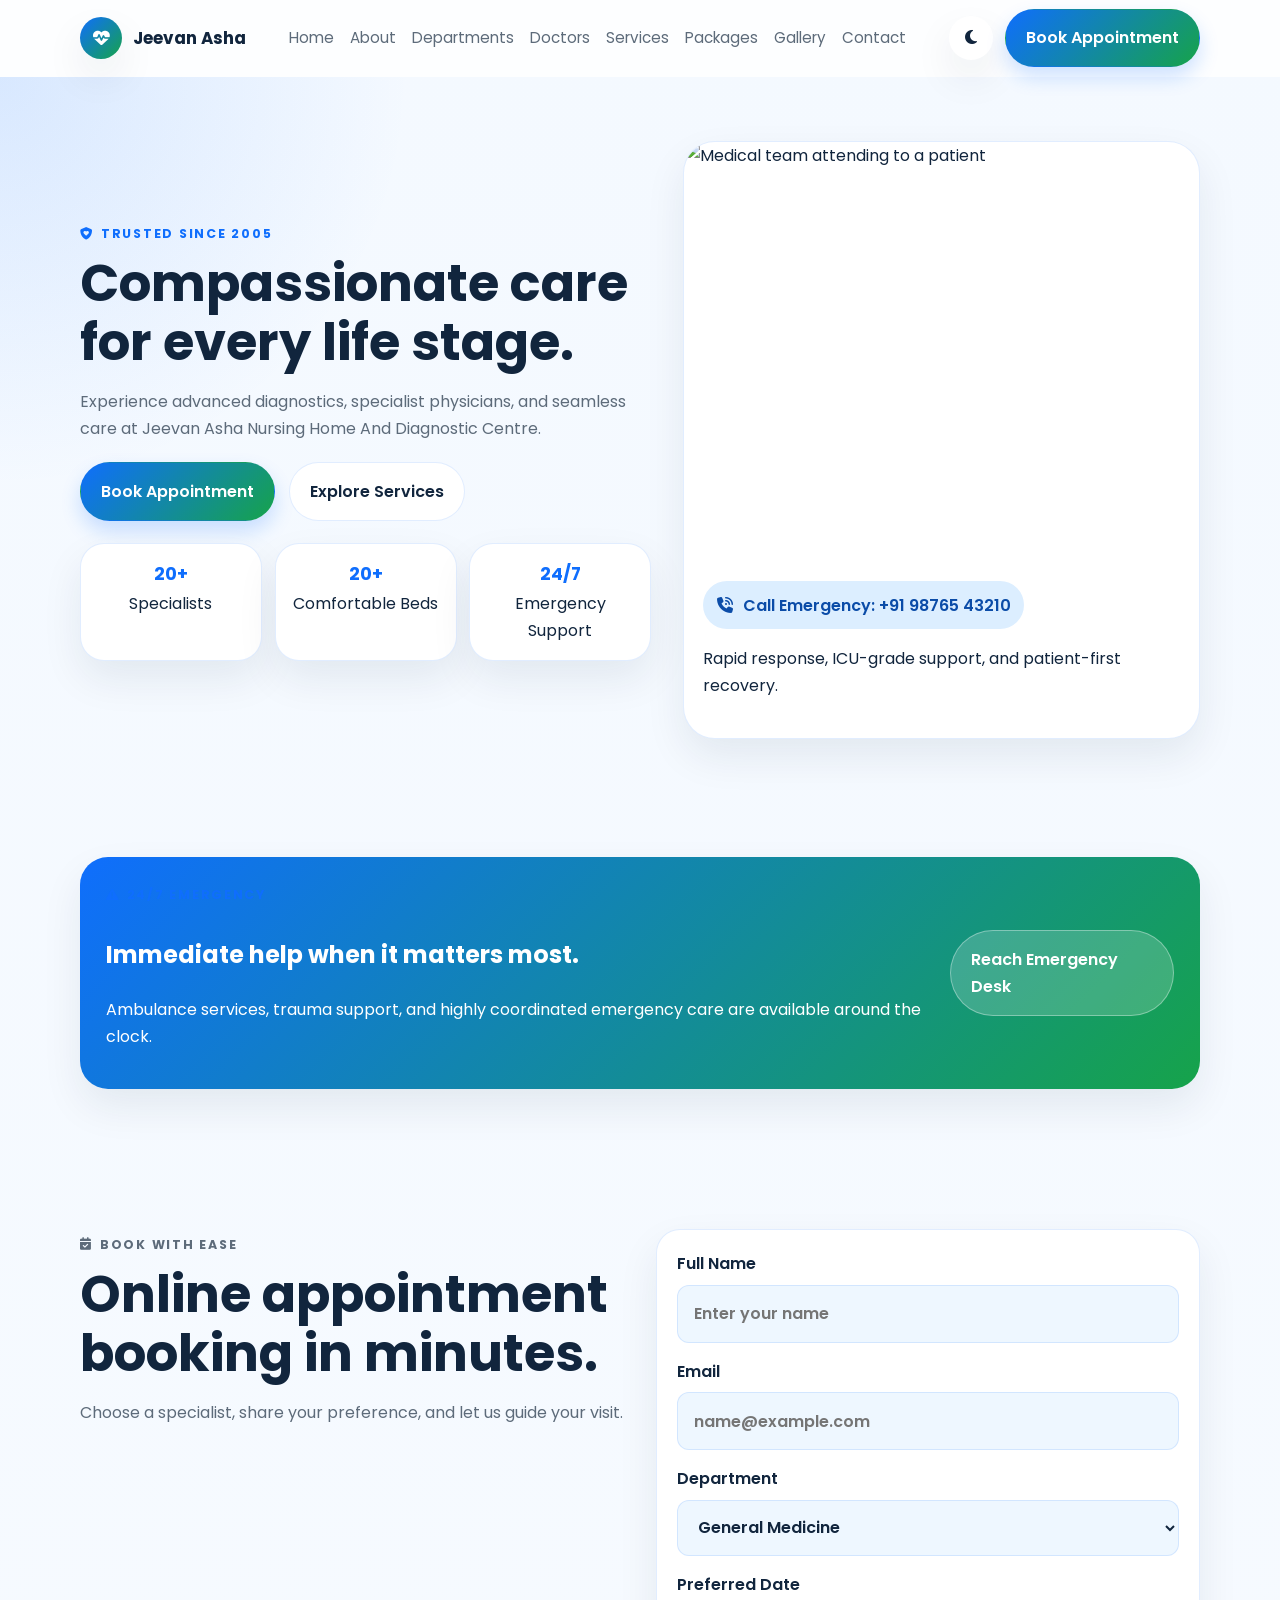
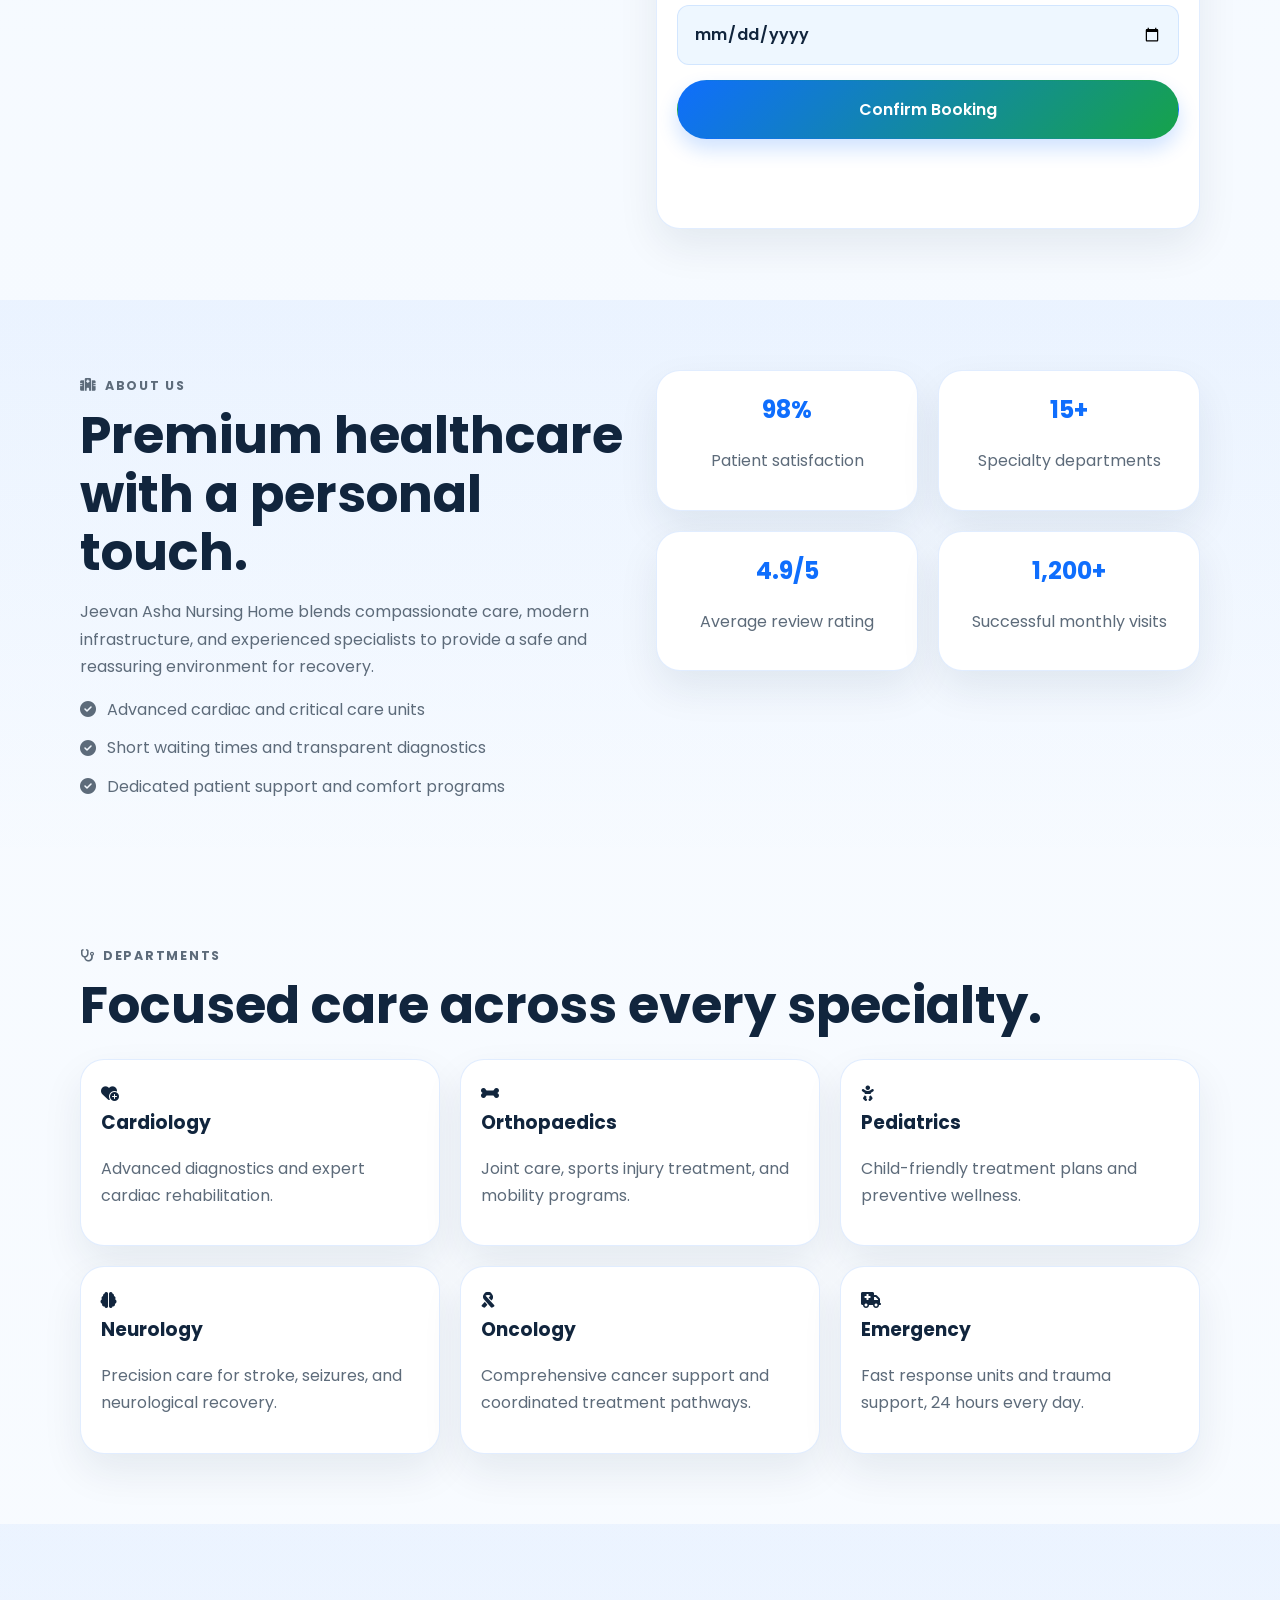
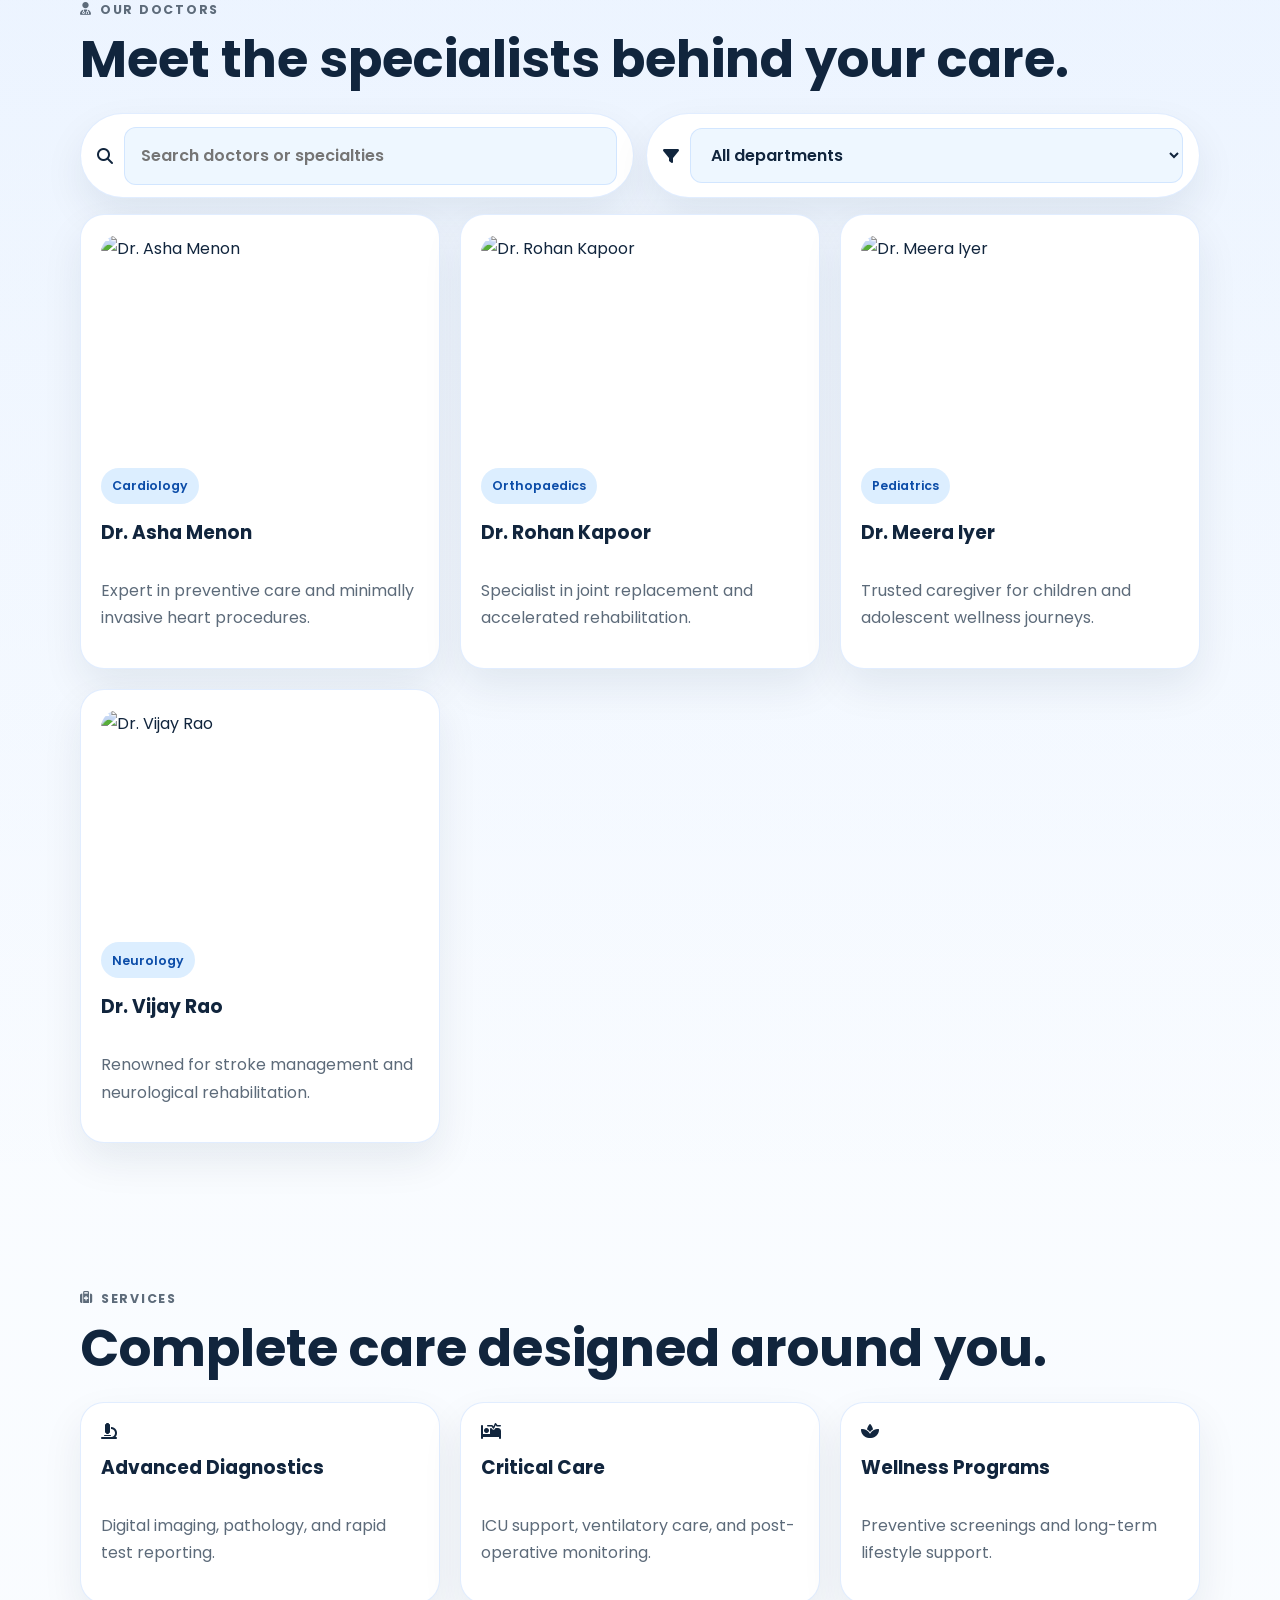
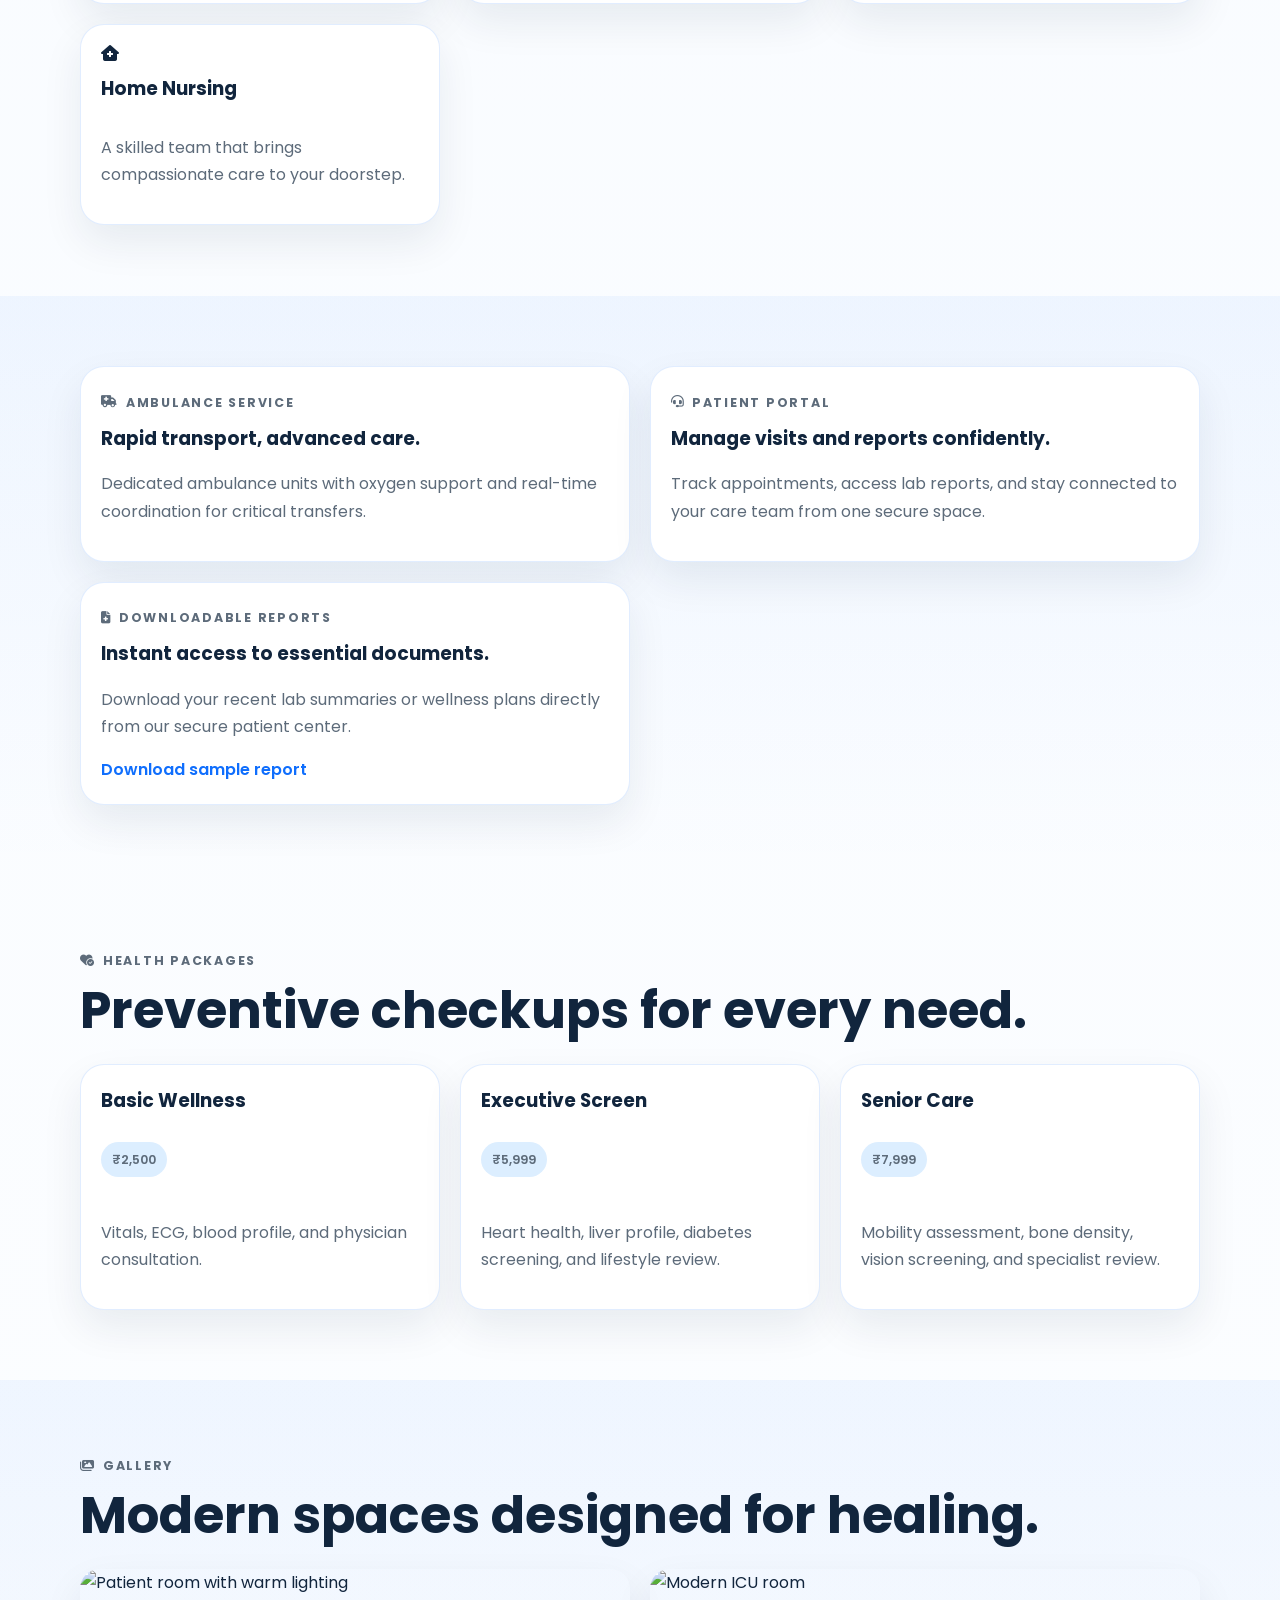
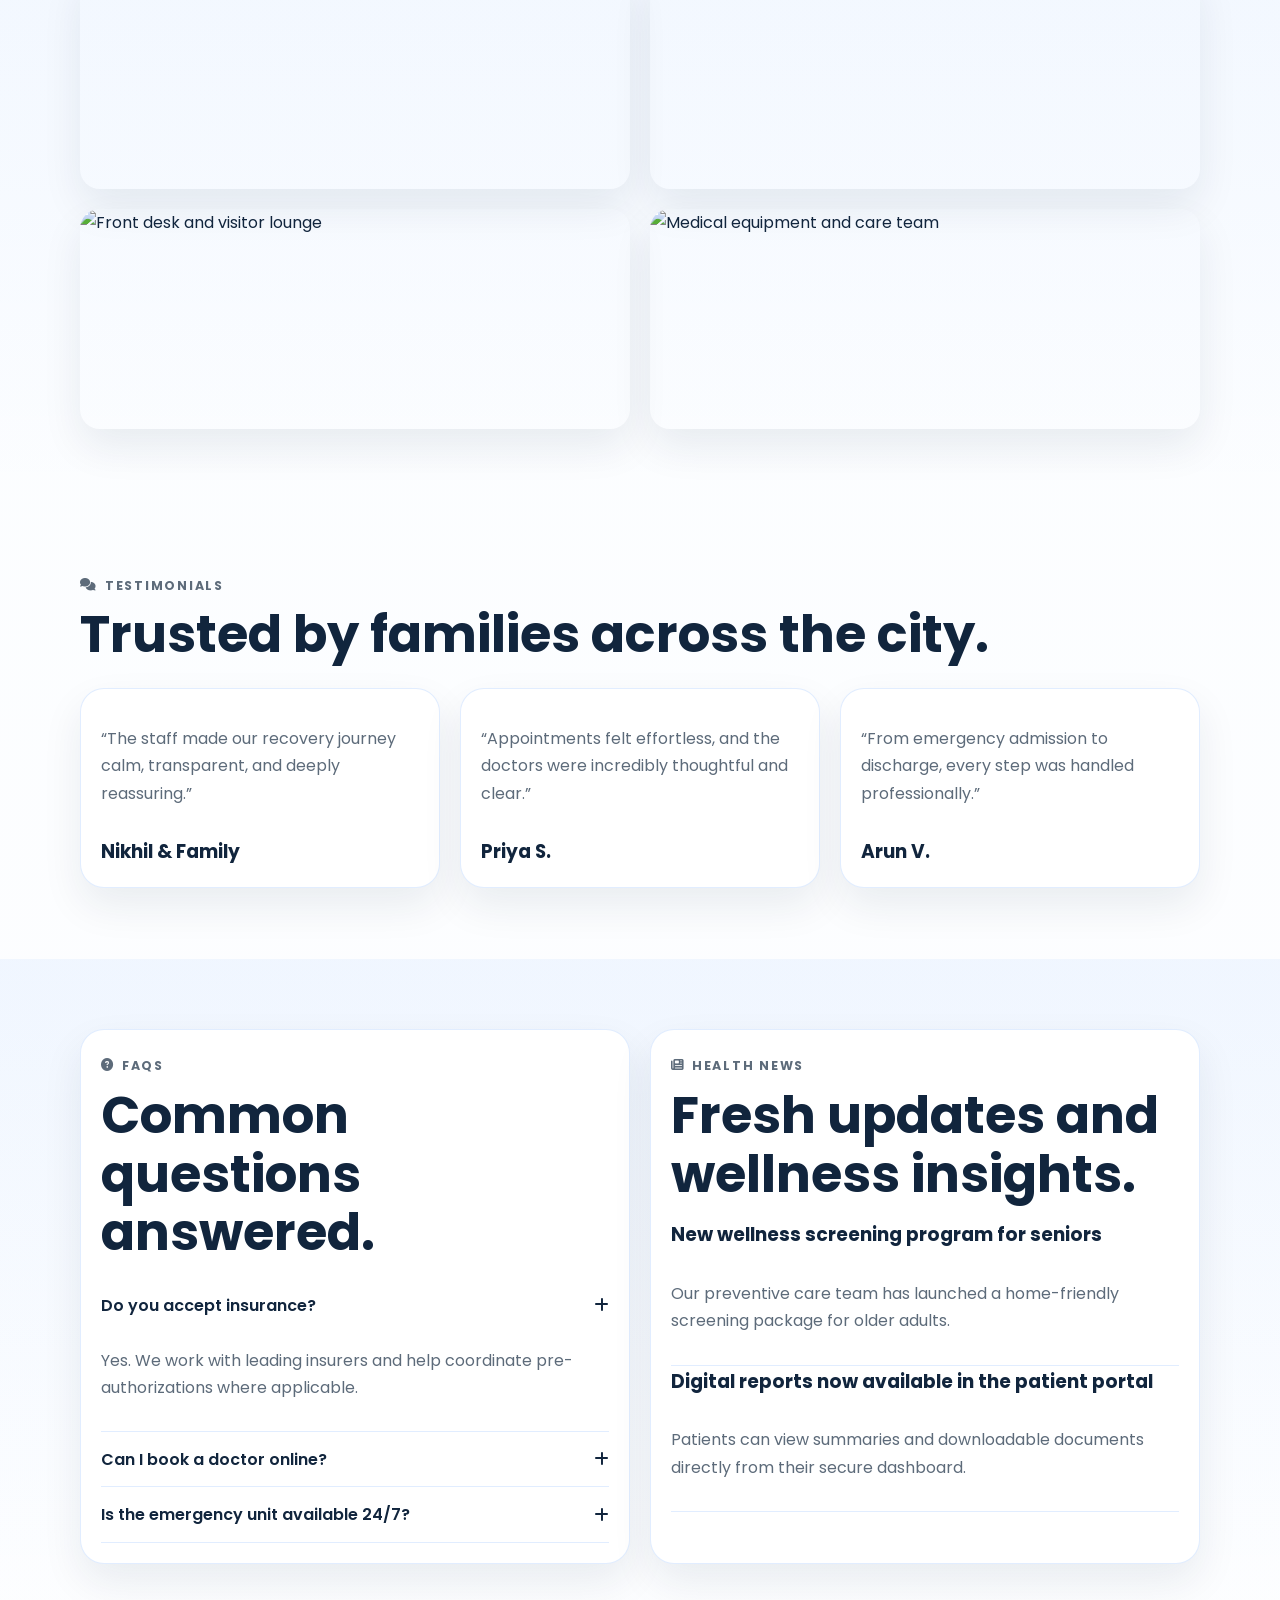
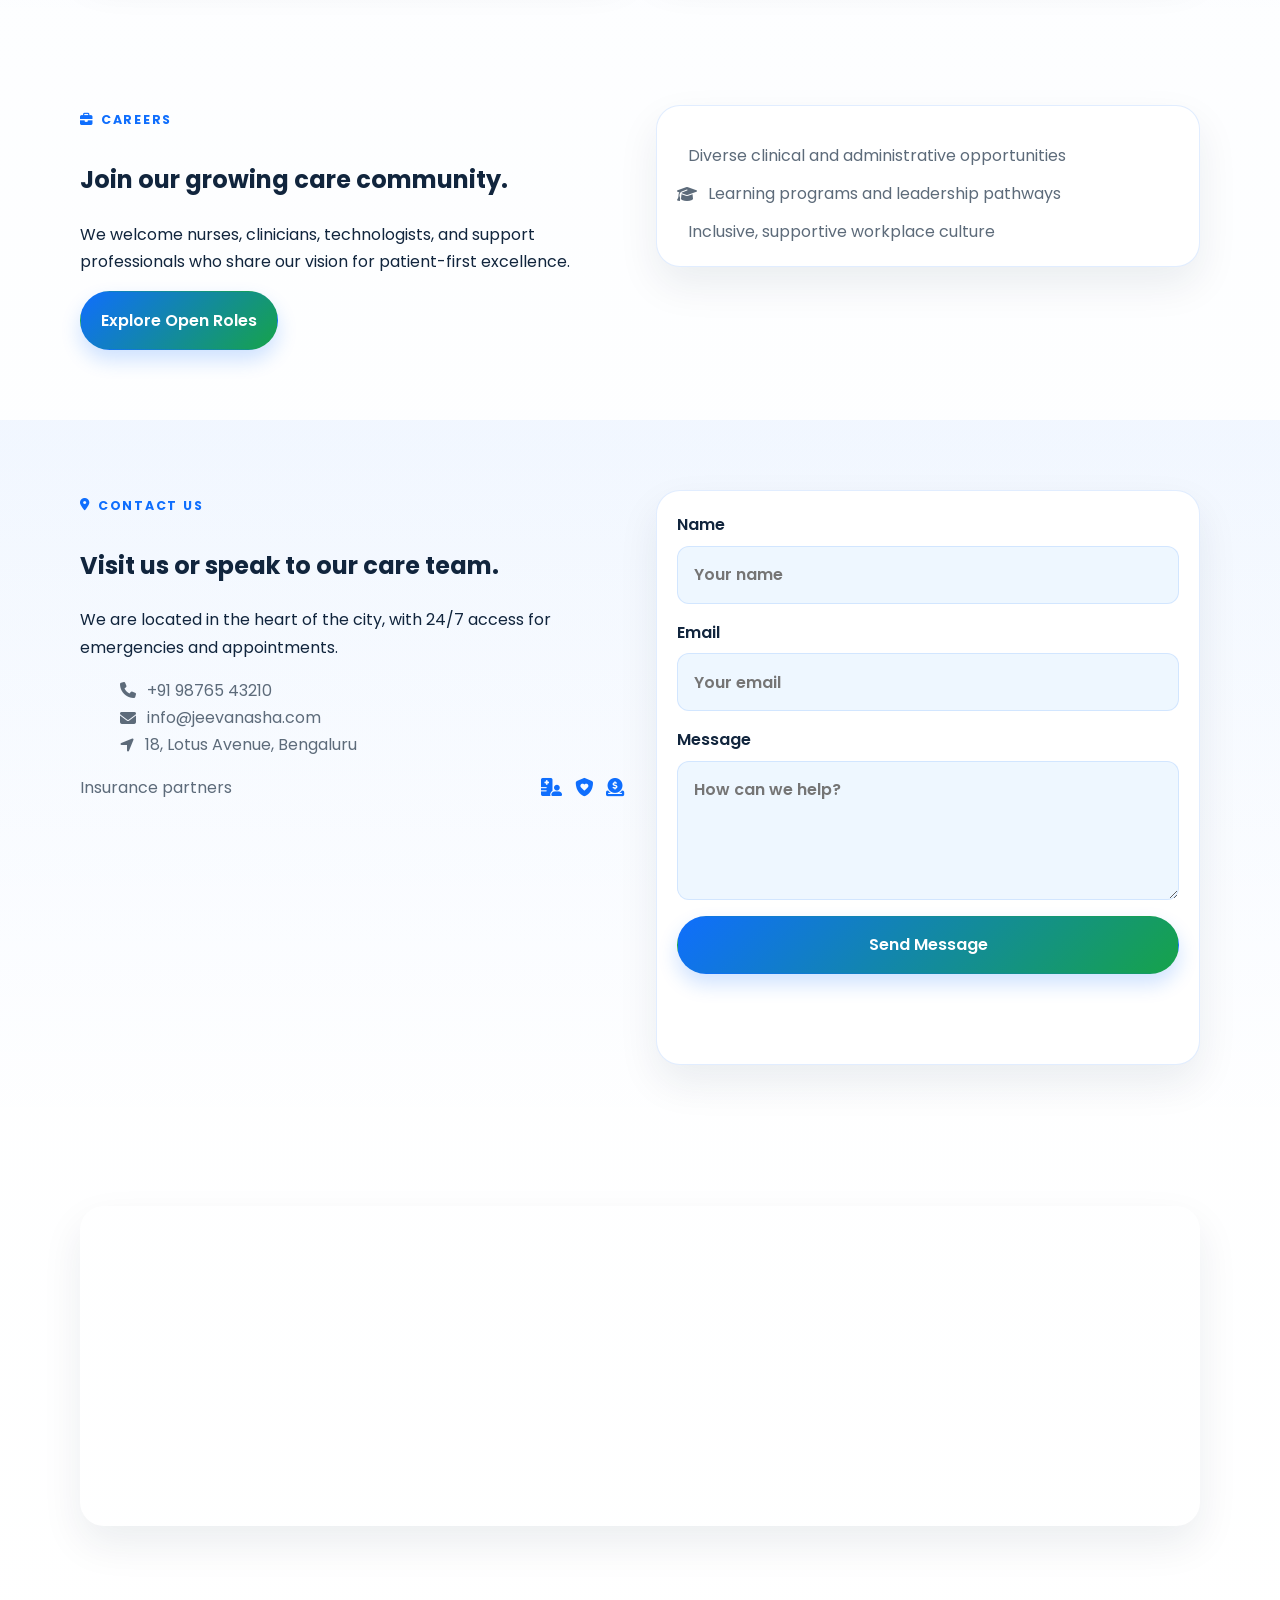
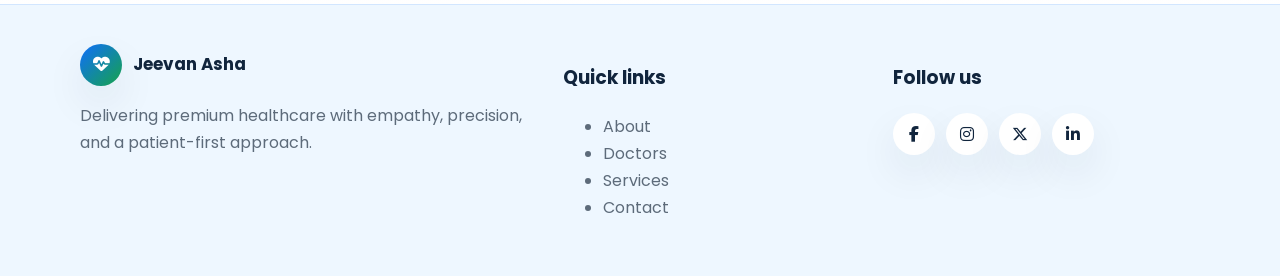
==== commit 6486c685: "Update index.html" ====
--- a/index.html
+++ b/index.html
@@ -66,7 +66,7 @@
             <p class="eyebrow"><i class="fa-solid fa-shield-heart"></i> Trusted since 2005</p>
             <h1>Compassionate care for every life stage.</h1>
             <p class="hero-text">
-              Experience advanced diagnostics, specialist physicians, and seamless care at Jeevan Asha Nursing Home.
+              Experience advanced diagnostics, specialist physicians, and seamless care at Jeevan Asha Nursing Home And Diagnostic Centre.
             </p>
             <div class="hero-actions">
               <a class="btn btn-primary" href="#appointment">Book Appointment</a>
@@ -74,15 +74,15 @@
             </div>
             <div class="hero-highlights">
               <div>
-                <strong>50+</strong>
+                <strong>20+</strong>
                 <span>Specialists</span>
               </div>
               <div>
-                <strong>120+</strong>
+                <strong> 20+</strong>
                 <span>Comfortable Beds</span>
               </div>
               <div>
-                <strong>24/7</strong>
+                <strong> 24/7 </strong>
                 <span>Emergency Support</span>
               </div>
             </div>
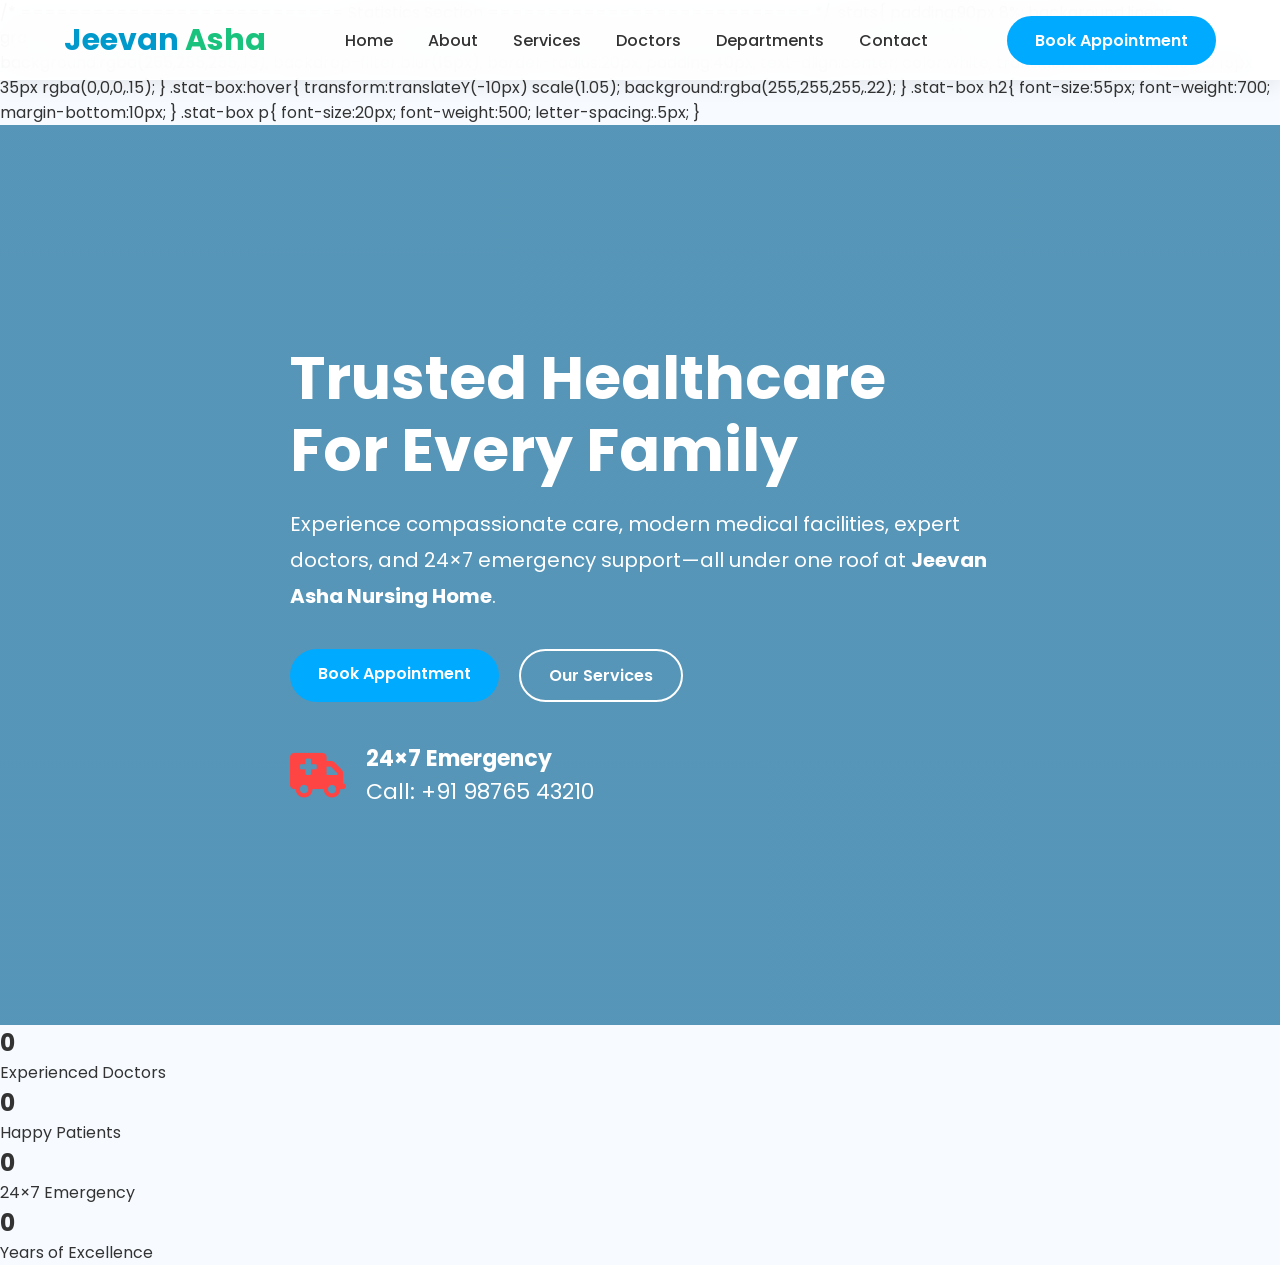
==== commit df3ab3b5: "Create index.html" ====
--- a/index.html
+++ b/index.html
@@ -1,418 +1,452 @@
 <!DOCTYPE html>
 <html lang="en">
-  <head>
-    <meta charset="UTF-8" />
-    <meta name="viewport" content="width=device-width, initial-scale=1.0" />
-    <meta
-      name="description"
-      content="Jeevan Asha Nursing Home offers premium healthcare, emergency care, specialist doctors, and seamless appointment booking."
-    />
-    <meta
-      name="keywords"
-      content="nursing home, healthcare, emergency services, doctors, appointments, medical care"
-    />
-    <meta name="theme-color" content="#0f6efd" />
-    <title> Jeevan Asha Nursing Home And Diagnostic Centre </title>
-    <link rel="preconnect" href="https://fonts.googleapis.com" />
-    <link rel="preconnect" href="https://fonts.gstatic.com" crossorigin />
-    <link
-      href="https://fonts.googleapis.com/css2?family=Poppins:wght@300;400;500;600;700;800&display=swap"
-      rel="stylesheet"
-    />
-    <link
-      rel="stylesheet"
-      href="https://cdnjs.cloudflare.com/ajax/libs/font-awesome/6.6.0/css/all.min.css"
-    />
-    <link rel="stylesheet" href="style.css" />
-  </head>
-  <body>
-    <a class="skip-link" href="#main-content">Skip to content</a>
-
-    <header class="site-header">
-      <div class="container nav-shell">
-        <a href="#home" class="brand" aria-label="Jeevan Asha home">
-          <span class="brand-icon"><i class="fa-solid fa-heart-pulse"></i></span>
-          <span>Jeevan <strong>Asha</strong></span>
-        </a>
-
-        <button class="nav-toggle" id="navToggle" aria-label="Open menu" aria-expanded="false">
-          <i class="fa-solid fa-bars"></i>
-        </button>
-
-        <nav class="site-nav" id="siteNav" aria-label="Primary navigation">
-          <a href="#home">Home</a>
-          <a href="#about">About</a>
-          <a href="#departments">Departments</a>
-          <a href="#doctors">Doctors</a>
-          <a href="#services">Services</a>
-          <a href="#packages">Packages</a>
-          <a href="#gallery">Gallery</a>
-          <a href="#contact">Contact</a>
-        </nav>
-
-        <div class="nav-actions">
-          <button class="icon-btn" id="darkModeToggle" aria-label="Toggle dark mode">
-            <i class="fa-solid fa-moon"></i>
-          </button>
-          <a class="btn btn-primary" href="#appointment">Book Appointment</a>
-        </div>
-      </div>
-    </header>
-
-    <main id="main-content">
-      <section class="hero-section" id="home">
-        <div class="container hero-grid">
-          <div class="hero-copy reveal">
-            <p class="eyebrow"><i class="fa-solid fa-shield-heart"></i> Trusted since 2005</p>
-            <h1>Compassionate care for every life stage.</h1>
-            <p class="hero-text">
-              Experience advanced diagnostics, specialist physicians, and seamless care at Jeevan Asha Nursing Home And Diagnostic Centre.
-            </p>
-            <div class="hero-actions">
-              <a class="btn btn-primary" href="#appointment">Book Appointment</a>
-              <a class="btn btn-secondary" href="#services">Explore Services</a>
-            </div>
-            <div class="hero-highlights">
-              <div>
-                <strong>20+</strong>
-                <span>Specialists</span>
-              </div>
-              <div>
-                <strong> 20+</strong>
-                <span>Comfortable Beds</span>
-              </div>
-              <div>
-                <strong> 24/7 </strong>
-                <span>Emergency Support</span>
-              </div>
-            </div>
-          </div>
-
-          <div class="hero-card reveal">
-            <img
-              src="https://images.unsplash.com/photo-1576091160550-2173dba999ef?auto=format&fit=crop&w=900&q=80"
-              alt="Medical team attending to a patient"
-            />
-            <div class="hero-card-body">
-              <div class="emergency-pill">
-                <i class="fa-solid fa-phone-volume"></i>
-                <span>Call Emergency: +91 98765 43210</span>
-              </div>
-              <p>Rapid response, ICU-grade support, and patient-first recovery.</p>
-            </div>
-          </div>
-        </div>
-      </section>
-
-      <section class="section emergency-banner reveal">
-        <div class="container emergency-shell">
-          <div>
-            <p class="eyebrow"><i class="fa-solid fa-triangle-exclamation"></i> 24/7 Emergency</p>
-            <h2>Immediate help when it matters most.</h2>
-            <p>Ambulance services, trauma support, and highly coordinated emergency care are available around the clock.</p>
-          </div>
-          <a class="btn btn-light" href="#contact">Reach Emergency Desk</a>
-        </div>
-      </section>
-
-      <section class="section" id="appointment">
-        <div class="container appointment-grid">
-          <div class="section-heading reveal">
-            <p class="eyebrow"><i class="fa-solid fa-calendar-check"></i> Book with ease</p>
-            <h2>Online appointment booking in minutes.</h2>
-            <p>Choose a specialist, share your preference, and let us guide your visit.</p>
-          </div>
-
-          <form class="card form-card reveal" id="appointmentForm">
-            <label>
-              Full Name
-              <input type="text" name="name" placeholder="Enter your name" required />
-            </label>
-            <label>
-              Email
-              <input type="email" name="email" placeholder="name@example.com" required />
-            </label>
-            <label>
-              Department
-              <select name="department">
-                <option>General Medicine</option>
-                <option>Cardiology</option>
-                <option>Orthopaedics</option>
-                <option>Pediatrics</option>
-              </select>
-            </label>
-            <label>
-              Preferred Date
-              <input type="date" name="date" required />
-            </label>
-            <button class="btn btn-primary" type="submit">Confirm Booking</button>
-            <p class="form-message" id="formMessage" aria-live="polite"></p>
-          </form>
-        </div>
-      </section>
-
-      <section class="section section-alt" id="about">
-        <div class="container about-grid">
-          <div class="reveal">
-            <p class="eyebrow"><i class="fa-solid fa-hospital"></i> About us</p>
-            <h2>Premium healthcare with a personal touch.</h2>
-            <p>
-              Jeevan Asha Nursing Home blends compassionate care, modern infrastructure, and experienced specialists to provide a safe and reassuring environment for recovery.
-            </p>
-            <ul class="feature-list">
-              <li><i class="fa-solid fa-circle-check"></i> Advanced cardiac and critical care units</li>
-              <li><i class="fa-solid fa-circle-check"></i> Short waiting times and transparent diagnostics</li>
-              <li><i class="fa-solid fa-circle-check"></i> Dedicated patient support and comfort programs</li>
-            </ul>
-          </div>
-
-          <div class="stats-grid reveal">
-            <article class="card stat-card">
-              <h3>98%</h3>
-              <p>Patient satisfaction</p>
-            </article>
-            <article class="card stat-card">
-              <h3>15+</h3>
-              <p>Specialty departments</p>
-            </article>
-            <article class="card stat-card">
-              <h3>4.9/5</h3>
-              <p>Average review rating</p>
-            </article>
-            <article class="card stat-card">
-              <h3>1,200+</h3>
-              <p>Successful monthly visits</p>
-            </article>
-          </div>
-        </div>
-      </section>
-
-      <section class="section" id="departments">
-        <div class="container">
-          <div class="section-heading reveal">
-            <p class="eyebrow"><i class="fa-solid fa-stethoscope"></i> Departments</p>
-            <h2>Focused care across every specialty.</h2>
-          </div>
-          <div class="card-grid" id="departmentsGrid"></div>
-        </div>
-      </section>
-
-      <section class="section section-alt" id="doctors">
-        <div class="container">
-          <div class="section-heading reveal">
-            <p class="eyebrow"><i class="fa-solid fa-user-doctor"></i> Our doctors</p>
-            <h2>Meet the specialists behind your care.</h2>
-          </div>
-          <div class="toolbar reveal">
-            <label class="search-field">
-              <i class="fa-solid fa-magnifying-glass"></i>
-              <input type="search" id="doctorSearch" placeholder="Search doctors or specialties" />
-            </label>
-            <label class="select-field">
-              <i class="fa-solid fa-filter"></i>
-              <select id="doctorFilter">
-                <option value="all">All departments</option>
-              </select>
-            </label>
-          </div>
-          <div class="card-grid" id="doctorGrid"></div>
-        </div>
-      </section>
-
-      <section class="section" id="services">
-        <div class="container">
-          <div class="section-heading reveal">
-            <p class="eyebrow"><i class="fa-solid fa-suitcase-medical"></i> Services</p>
-            <h2>Complete care designed around you.</h2>
-          </div>
-          <div class="card-grid" id="servicesGrid"></div>
-        </div>
-      </section>
-
-      <section class="section section-alt">
-        <div class="container services-highlight-grid">
-          <article class="card reveal">
-            <p class="eyebrow"><i class="fa-solid fa-ambulance"></i> Ambulance service</p>
-            <h3>Rapid transport, advanced care.</h3>
-            <p>Dedicated ambulance units with oxygen support and real-time coordination for critical transfers.</p>
-          </article>
-          <article class="card reveal">
-            <p class="eyebrow"><i class="fa-solid fa-headset"></i> Patient portal</p>
-            <h3>Manage visits and reports confidently.</h3>
-            <p>Track appointments, access lab reports, and stay connected to your care team from one secure space.</p>
-          </article>
-          <article class="card reveal">
-            <p class="eyebrow"><i class="fa-solid fa-file-medical"></i> Downloadable reports</p>
-            <h3>Instant access to essential documents.</h3>
-            <p>Download your recent lab summaries or wellness plans directly from our secure patient center.</p>
-            <a class="text-link" href="assets/reports/annual-wellness.txt" download>Download sample report</a>
-          </article>
-        </div>
-      </section>
-
-      <section class="section" id="packages">
-        <div class="container">
-          <div class="section-heading reveal">
-            <p class="eyebrow"><i class="fa-solid fa-heart-circle-check"></i> Health packages</p>
-            <h2>Preventive checkups for every need.</h2>
-          </div>
-          <div class="card-grid" id="packagesGrid"></div>
-        </div>
-      </section>
-
-      <section class="section section-alt" id="gallery">
-        <div class="container">
-          <div class="section-heading reveal">
-            <p class="eyebrow"><i class="fa-solid fa-images"></i> Gallery</p>
-            <h2>Modern spaces designed for healing.</h2>
-          </div>
-          <div class="gallery-grid">
-            <img class="reveal" src="https://images.unsplash.com/photo-1584515933487-779824d29309?auto=format&fit=crop&w=800&q=80" alt="Patient room with warm lighting" />
-            <img class="reveal" src="https://images.unsplash.com/photo-1538108149393-fbbd81895907?auto=format&fit=crop&w=800&q=80" alt="Modern ICU room" />
-            <img class="reveal" src="https://images.unsplash.com/photo-1579684385127-1ef15d508118?auto=format&fit=crop&w=800&q=80" alt="Front desk and visitor lounge" />
-            <img class="reveal" src="https://images.unsplash.com/photo-1551190822-a9333d879b1f?auto=format&fit=crop&w=800&q=80" alt="Medical equipment and care team" />
-          </div>
-        </div>
-      </section>
-
-      <section class="section" id="testimonials">
-        <div class="container">
-          <div class="section-heading reveal">
-            <p class="eyebrow"><i class="fa-solid fa-comments"></i> Testimonials</p>
-            <h2>Trusted by families across the city.</h2>
-          </div>
-          <div class="card-grid" id="testimonialsGrid"></div>
-        </div>
-      </section>
-
-      <section class="section section-alt">
-        <div class="container faq-news-grid">
-          <article class="card reveal" id="faq">
-            <div class="section-heading compact">
-              <p class="eyebrow"><i class="fa-solid fa-circle-question"></i> FAQs</p>
-              <h2>Common questions answered.</h2>
-            </div>
-            <div class="faq-list" id="faqList"></div>
-          </article>
-
-          <article class="card reveal" id="news">
-            <div class="section-heading compact">
-              <p class="eyebrow"><i class="fa-solid fa-newspaper"></i> Health news</p>
-              <h2>Fresh updates and wellness insights.</h2>
-            </div>
-            <div class="news-list" id="newsList"></div>
-          </article>
-        </div>
-      </section>
-
-      <section class="section" id="careers">
-        <div class="container careers-grid">
-          <div class="reveal">
-            <p class="eyebrow"><i class="fa-solid fa-briefcase"></i> Careers</p>
-            <h2>Join our growing care community.</h2>
-            <p>We welcome nurses, clinicians, technologists, and support professionals who share our vision for patient-first excellence.</p>
-            <a class="btn btn-primary" href="#contact">Explore Open Roles</a>
-          </div>
-          <div class="card reveal">
-            <ul class="feature-list">
-              <li><i class="fa-solid fa-users-medical"></i> Diverse clinical and administrative opportunities</li>
-              <li><i class="fa-solid fa-graduation-cap"></i> Learning programs and leadership pathways</li>
-              <li><i class="fa-solid fa-sparkles"></i> Inclusive, supportive workplace culture</li>
-            </ul>
-          </div>
-        </div>
-      </section>
-
-      <section class="section section-alt" id="contact">
-        <div class="container contact-grid">
-          <div class="reveal">
-            <p class="eyebrow"><i class="fa-solid fa-location-dot"></i> Contact us</p>
-            <h2>Visit us or speak to our care team.</h2>
-            <p>We are located in the heart of the city, with 24/7 access for emergencies and appointments.</p>
-            <ul class="contact-list">
-              <li><i class="fa-solid fa-phone"></i> +91 98765 43210</li>
-              <li><i class="fa-solid fa-envelope"></i> info@jeevanasha.com</li>
-              <li><i class="fa-solid fa-location-arrow"></i> 18, Lotus Avenue, Bengaluru</li>
-            </ul>
-            <div class="partner-strip">
-              <span>Insurance partners</span>
-              <div>
-                <i class="fa-solid fa-hospital-user"></i>
-                <i class="fa-solid fa-shield-heart"></i>
-                <i class="fa-solid fa-circle-dollar-to-slot"></i>
-              </div>
-            </div>
-          </div>
-
-          <form class="card form-card reveal" id="contactForm">
-            <label>
-              Name
-              <input type="text" name="name" placeholder="Your name" required />
-            </label>
-            <label>
-              Email
-              <input type="email" name="email" placeholder="Your email" required />
-            </label>
-            <label>
-              Message
-              <textarea name="message" rows="4" placeholder="How can we help?"></textarea>
-            </label>
-            <button class="btn btn-primary" type="submit">Send Message</button>
-            <p class="form-message" id="contactFormMessage" aria-live="polite"></p>
-          </form>
-        </div>
-      </section>
-
-      <section class="section map-section reveal">
-        <div class="container">
-          <iframe
-            title="Map to Jeevan Asha Nursing Home"
-            src="https://www.google.com/maps?q=Bengaluru&output=embed"
-            loading="lazy"
-            referrerpolicy="no-referrer-when-downgrade"
-          ></iframe>
-        </div>
-      </section>
-    </main>
-
-    <button class="back-to-top" id="backToTop" aria-label="Back to top">
-      <i class="fa-solid fa-arrow-up"></i>
-    </button>
-
-    <button class="chat-bubble" id="chatBubble" aria-label="Open live chat">
-      <i class="fa-solid fa-comment-dots"></i>
-    </button>
-
-    <footer class="site-footer">
-      <div class="container footer-grid">
-        <div>
-          <a href="#home" class="brand footer-brand">
-            <span class="brand-icon"><i class="fa-solid fa-heart-pulse"></i></span>
-            <span>Jeevan <strong>Asha</strong></span>
-          </a>
-          <p>Delivering premium healthcare with empathy, precision, and a patient-first approach.</p>
-        </div>
-        <div>
-          <h3>Quick links</h3>
-          <ul>
-            <li><a href="#about">About</a></li>
-            <li><a href="#doctors">Doctors</a></li>
-            <li><a href="#services">Services</a></li>
-            <li><a href="#contact">Contact</a></li>
-          </ul>
-        </div>
-        <div>
-          <h3>Follow us</h3>
-          <div class="social-links">
-            <a href="#" aria-label="Facebook"><i class="fab fa-facebook-f"></i></a>
-            <a href="#" aria-label="Instagram"><i class="fab fa-instagram"></i></a>
-            <a href="#" aria-label="X"><i class="fab fa-x-twitter"></i></a>
-            <a href="#" aria-label="LinkedIn"><i class="fab fa-linkedin-in"></i></a>
-          </div>
-        </div>
-      </div>
-    </footer>
-
-    <script src="script.js"></script>
-  </body>
-</html>
+<head>
+<meta charset="UTF-8">
+<meta name="viewport" content="width=device-width, initial-scale=1.0">
+<title>Jeevan Asha Nursing Home</title>
+
+<link href="https://fonts.googleapis.com/css2?family=Poppins:wght@300;400;500;600;700&display=swap" rel="stylesheet">
+
+<link rel="stylesheet" href="https://cdnjs.cloudflare.com/ajax/libs/font-awesome/6.6.0/css/all.min.css">
+
+/* ===========================
+   Statistics Section
+=========================== */
+
+.stats{
+
+padding:90px 8%;
+
+background:linear-gradient(135deg,#0099cc,#00c6a7);
+
+}
+
+.container{
+
+display:grid;
+
+grid-template-columns:repeat(auto-fit,minmax(220px,1fr));
+
+gap:30px;
+
+}
+
+.stat-box{
+
+background:rgba(255,255,255,.15);
+
+backdrop-filter:blur(15px);
+
+border-radius:20px;
+
+padding:40px;
+
+text-align:center;
+
+color:white;
+
+transition:.4s;
+
+box-shadow:0 15px 35px rgba(0,0,0,.15);
+
+}
+
+.stat-box:hover{
+
+transform:translateY(-10px) scale(1.05);
+
+background:rgba(255,255,255,.22);
+
+}
+
+.stat-box h2{
+
+font-size:55px;
+
+font-weight:700;
+
+margin-bottom:10px;
+
+}
+
+.stat-box p{
+
+font-size:20px;
+
+font-weight:500;
+
+letter-spacing:.5px;
+
+}
+
+<style>
+
+*{
+margin:0;
+padding:0;
+box-sizing:border-box;
+font-family:'Poppins',sans-serif;
+scroll-behavior:smooth;
+}
+
+body{
+background:#f7fbff;
+color:#333;
+overflow-x:hidden;
+}
+
+/* NAVBAR */
+
+header{
+position:fixed;
+top:0;
+left:0;
+width:100%;
+z-index:999;
+background:rgba(255,255,255,.95);
+backdrop-filter:blur(15px);
+box-shadow:0 5px 20px rgba(0,0,0,.08);
+}
+
+nav{
+width:90%;
+margin:auto;
+height:80px;
+display:flex;
+align-items:center;
+justify-content:space-between;
+}
+
+.logo{
+font-size:30px;
+font-weight:700;
+color:#0099cc;
+}
+
+.logo span{
+color:#19c37d;
+}
+
+nav ul{
+display:flex;
+list-style:none;
+gap:35px;
+}
+
+nav ul li a{
+text-decoration:none;
+color:#333;
+font-weight:500;
+transition:.3s;
+}
+
+nav ul li a:hover{
+color:#00aaff;
+}
+
+.btn{
+padding:12px 28px;
+background:#00aaff;
+color:white;
+border-radius:40px;
+text-decoration:none;
+font-weight:600;
+transition:.3s;
+}
+
+.btn:hover{
+background:#008ecc;
+transform:translateY(-3px);
+}
+
+/* HERO */
+
+.hero{
+
+height:100vh;
+
+background:
+
+linear-gradient(rgba(0,95,145,.65),rgba(0,95,145,.65)),
+
+url("https://images.unsplash.com/photo-1586773860418-d37222d8fce3?auto=format&fit=crop&w=1800&q=80");
+
+background-size:cover;
+
+background-position:center;
+
+display:flex;
+
+align-items:center;
+
+}
+
+.hero-content{
+
+width:90%;
+
+margin:auto;
+
+color:white;
+
+max-width:700px;
+
+}
+
+.hero h1{
+
+font-size:60px;
+
+line-height:1.2;
+
+margin-bottom:20px;
+
+}
+
+.hero p{
+
+font-size:20px;
+
+margin-bottom:35px;
+
+line-height:1.8;
+
+}
+
+.hero-buttons{
+
+display:flex;
+
+gap:20px;
+
+flex-wrap:wrap;
+
+}
+
+.btn2{
+
+padding:12px 28px;
+
+border:2px solid white;
+
+border-radius:40px;
+
+color:white;
+
+text-decoration:none;
+
+font-weight:600;
+
+transition:.3s;
+
+}
+
+.btn2:hover{
+
+background:white;
+
+color:#0099cc;
+
+}
+
+.emergency{
+
+margin-top:40px;
+
+display:flex;
+
+gap:20px;
+
+align-items:center;
+
+font-size:22px;
+
+}
+
+.emergency i{
+
+font-size:45px;
+
+color:#ff4444;
+
+}
+
+/* MOBILE */
+
+@media(max-width:900px){
+
+nav ul{
+
+display:none;
+
+}
+
+.hero h1{
+
+font-size:38px;
+
+}
+
+.hero p{
+
+font-size:17px;
+
+}
+
+}
+
+</style>
+
+</head>
+
+<script>
+
+const counters=document.querySelectorAll('.counter');
+
+const speed=150;
+
+const observer=new IntersectionObserver(entries=>{
+
+entries.forEach(entry=>{
+
+if(entry.isIntersecting){
+
+const counter=entry.target;
+
+const update=()=>{
+
+const target=+counter.getAttribute('data-target');
+
+const count=+counter.innerText;
+
+const increment=target/speed;
+
+if(count<target){
+
+counter.innerText=Math.ceil(count+increment);
+
+setTimeout(update,15);
+
+}else{
+
+counter.innerText=target.toLocaleString()+"+";
+
+}
+
+};
+
+update();
+
+observer.unobserve(counter);
+
+}
+
+});
+
+});
+
+counters.forEach(counter=>observer.observe(counter));
+
+</script>
+
+<body>
+
+<header>
+
+<nav>
+
+<div class="logo">
+
+Jeevan <span>Asha</span>
+
+</div>
+
+<ul>
+
+<li><a href="#">Home</a></li>
+
+<li><a href="#">About</a></li>
+
+<li><a href="#">Services</a></li>
+
+<li><a href="#">Doctors</a></li>
+
+<li><a href="#">Departments</a></li>
+
+<li><a href="#">Contact</a></li>
+
+</ul>
+
+<a href="#" class="btn">Book Appointment</a>
+
+</nav>
+
+</header>
+
+<section class="hero">
+
+<div class="hero-content">
+
+<h1>Trusted Healthcare For Every Family</h1>
+
+<p>
+
+Experience compassionate care, modern medical facilities, expert doctors, and 24×7 emergency support—all under one roof at <b>Jeevan Asha Nursing Home</b>.
+
+</p>
+
+<div class="hero-buttons">
+
+<a href="#" class="btn">Book Appointment</a>
+
+<a href="#" class="btn2">Our Services</a>
+
+</div>
+
+<div class="emergency">
+
+<i class="fa-solid fa-truck-medical"></i>
+
+<div>
+
+<strong>24×7 Emergency</strong><br>
+
+Call: +91 98765 43210
+
+</div>
+
+</div>
+
+</div>
+
+</section>
+
+<!-- Statistics Section -->
+
+<section class="stats">
+
+<div class="container">
+
+<div class="stat-box">
+<h2 class="counter" data-target="25">0</h2>
+<p>Experienced Doctors</p>
+</div>
+
+<div class="stat-box">
+<h2 class="counter" data-target="50000">0</h2>
+<p>Happy Patients</p>
+</div>
+
+<div class="stat-box">
+<h2 class="counter" data-target="24">0</h2>
+<p>24×7 Emergency</p>
+</div>
+
+<div class="stat-box">
+<h2 class="counter" data-target="20">0</h2>
+<p>Years of Excellence</p>
+</div>
+
+</div>
+
+</section>
